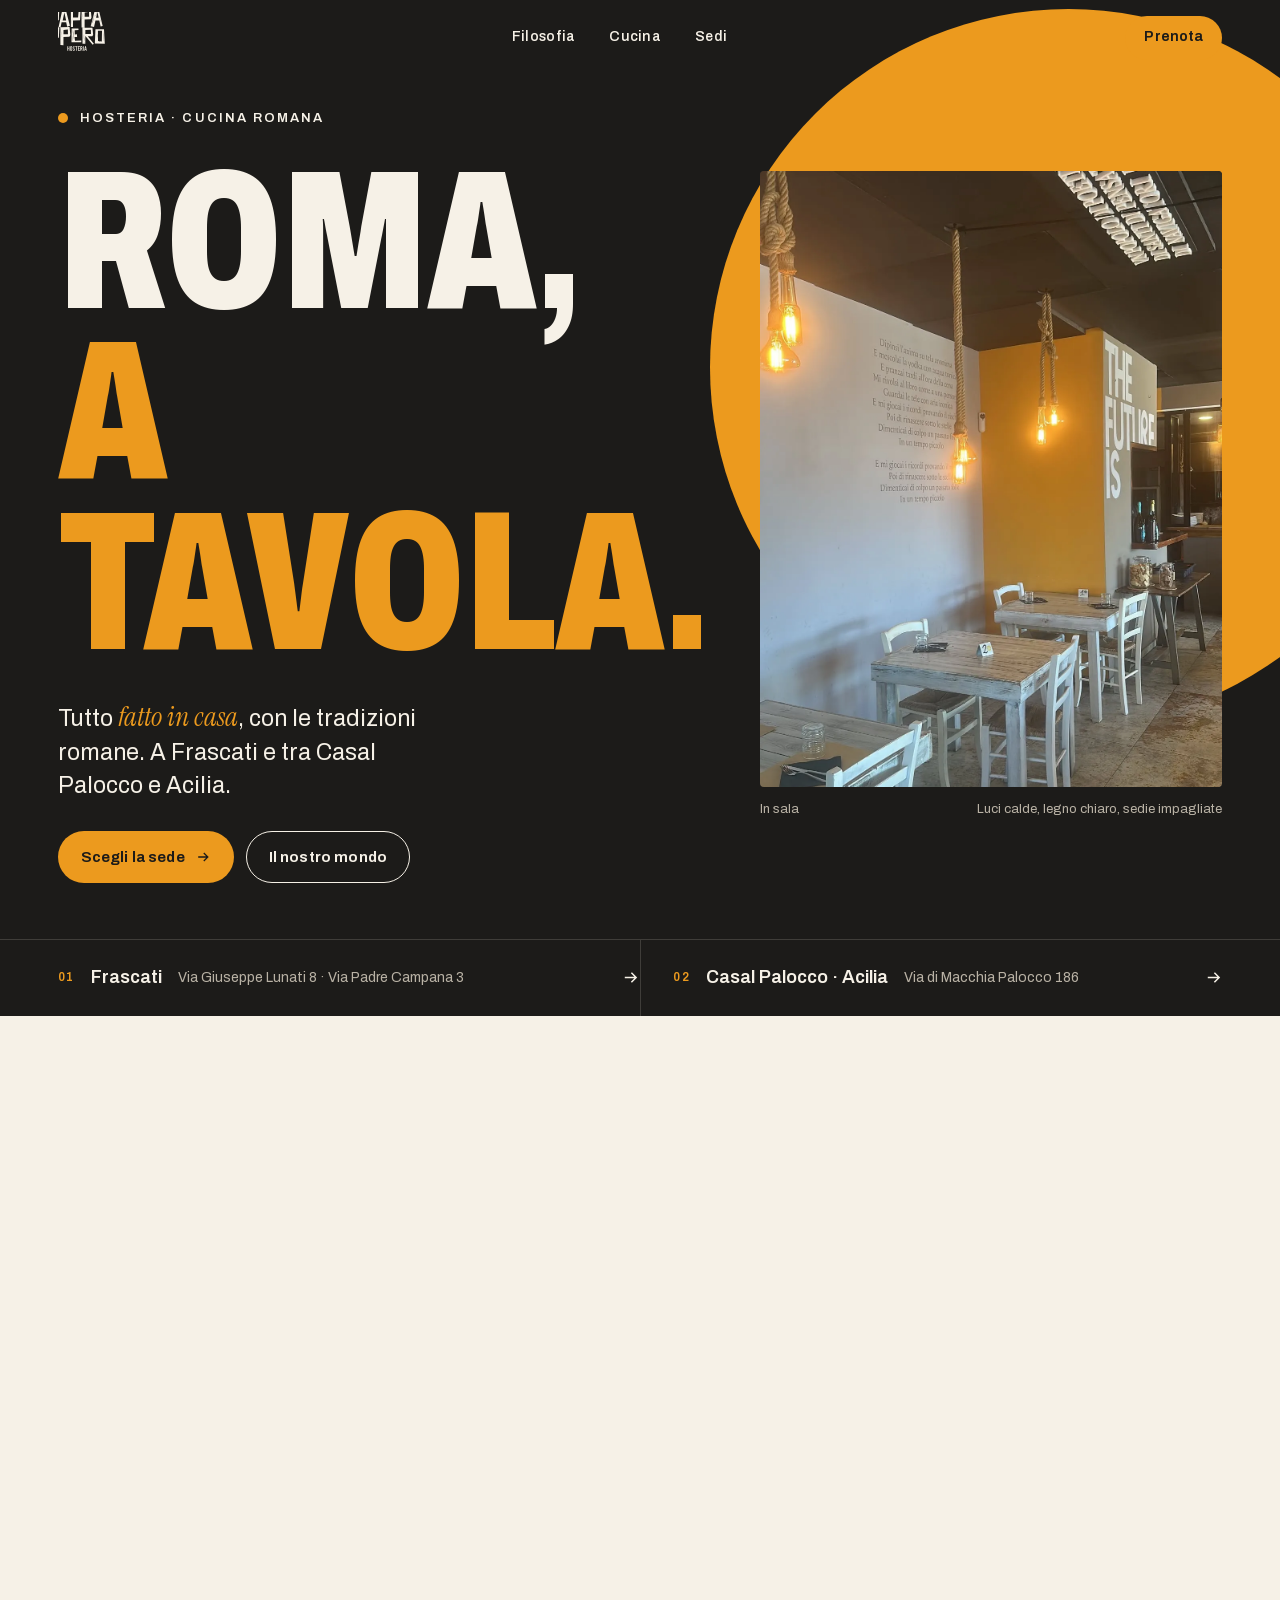
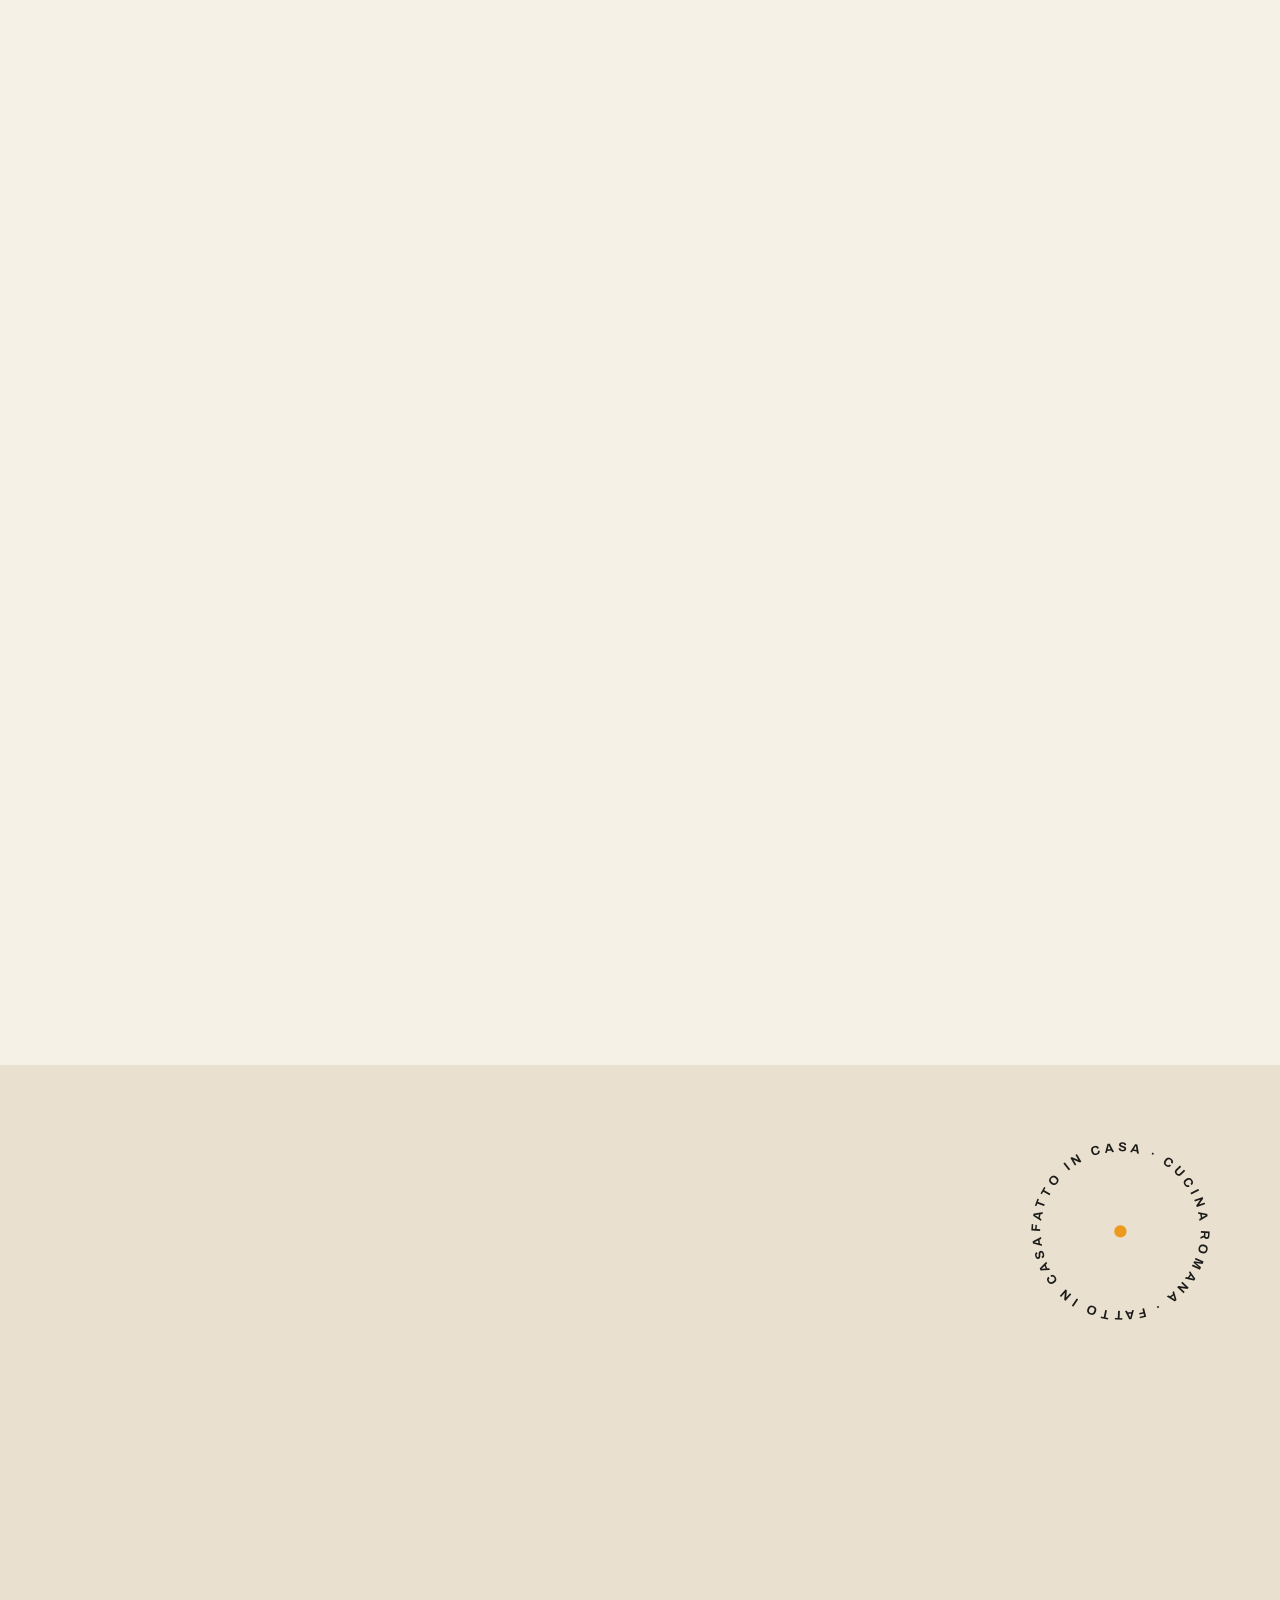
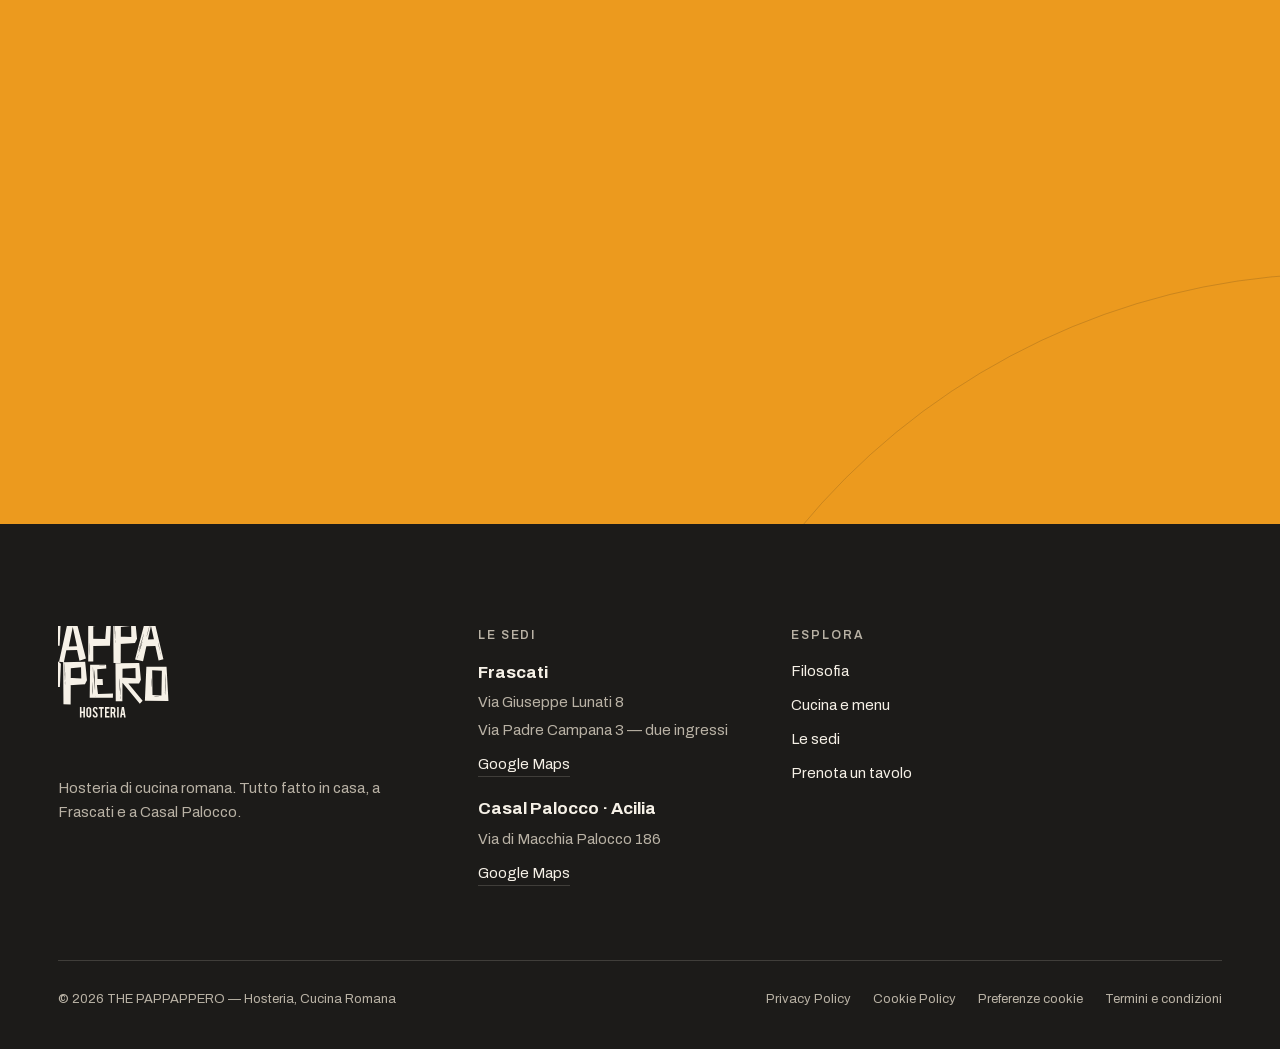
==== site/index.html @ d1b34fbe "Add files via upload" ====
<!doctype html>
<html lang="it">
<head>
<meta charset="utf-8">
<meta name="viewport" content="width=device-width, initial-scale=1, viewport-fit=cover">
<meta http-equiv="Content-Security-Policy" content="default-src 'self'; script-src 'self' https://www.googletagmanager.com; connect-src 'self' https://*.google-analytics.com https://*.analytics.google.com https://www.googletagmanager.com; img-src 'self' data: https://*.google-analytics.com https://www.googletagmanager.com; style-src 'self'; font-src 'self'; object-src 'none'; base-uri 'self'; form-action 'self'; manifest-src 'self'; upgrade-insecure-requests">
<meta name="referrer" content="strict-origin-when-cross-origin">
<title>THE PAPPAPPERO — Hosteria, cucina romana a Frascati e Casal Palocco</title>
<meta name="description" content="Cucina romana, tutto fatto in casa. THE PAPPAPPERO ti aspetta a Frascati e tra Casal Palocco e Acilia. Scegli la sede e prenota un tavolo su WhatsApp.">
<link rel="canonical" href="./">
<meta name="robots" content="index, follow, max-image-preview:large">
<meta name="theme-color" content="#1C1B19">
<meta property="og:type" content="website">
<meta property="og:locale" content="it_IT">
<meta property="og:site_name" content="THE PAPPAPPERO">
<meta property="og:title" content="THE PAPPAPPERO — Hosteria, cucina romana a Frascati e Casal Palocco">
<meta property="og:description" content="Cucina romana, tutto fatto in casa. THE PAPPAPPERO ti aspetta a Frascati e tra Casal Palocco e Acilia. Scegli la sede e prenota un tavolo su WhatsApp.">
<meta property="og:url" content="https://www.dominio-da-definire.it/">
<meta property="og:image" content="https://www.dominio-da-definire.it/assets/img/og-image.jpg">
<meta property="og:image:width" content="1200">
<meta property="og:image:height" content="630">
<meta property="og:image:alt" content="Logo THE PAPPAPPERO Hosteria e la sala del locale">
<meta name="twitter:card" content="summary_large_image">
<link rel="icon" href="./favicon.svg" type="image/svg+xml">
<link rel="icon" href="./assets/icons/icon-192.png" sizes="192x192" type="image/png">
<link rel="apple-touch-icon" href="./assets/icons/icon-180.png">
<link rel="manifest" href="./site.webmanifest">
<link rel="preload" href="./assets/fonts/archivo-latin.woff2" as="font" type="font/woff2" crossorigin>
<link rel="stylesheet" href="./assets/css/style.css">
<script src="./assets/js/config.js" defer></script>
<script src="./assets/js/main.js" defer></script>
</head>
<body data-root="./" data-ld="home">
<svg width="0" height="0" class="sr-only" aria-hidden="true" focusable="false"><symbol id="mark" viewBox="323 477 2047 1910"><path d="M1009.06 2306.07L1009.06 2374.49L984.7 2374.49L984.7 2213.02L1009.06 2213.02L1009.06 2281.57L1038.44 2281.57L1038.44 2213.02L1062.8 2213.02L1062.8 2374.49L1038.44 2374.49L1038.44 2306.07ZM1136.13 2249.1C1136.13 2245.23 1134.78 2241.95 1132.07 2239.24C1129.37 2236.54 1126.08 2235.18 1122.21 2235.18C1118.35 2235.18 1115.04 2236.54 1112.29 2239.24C1109.54 2241.95 1108.16 2245.23 1108.16 2249.1L1108.16 2337.51C1108.16 2341.37 1109.54 2344.66 1112.29 2347.36C1115.04 2350.07 1118.35 2351.43 1122.21 2351.43C1126.08 2351.43 1129.37 2350.07 1132.07 2347.36C1134.78 2344.66 1136.13 2341.37 1136.13 2337.51ZM1122.86 2210.95C1133.6 2210.95 1142.73 2214.73 1150.25 2222.29C1157.76 2229.86 1161.52 2238.96 1161.52 2249.62L1161.52 2337.76C1161.52 2348.51 1157.74 2357.63 1150.18 2365.15C1142.62 2372.67 1133.51 2376.42 1122.86 2376.42C1112.12 2376.42 1103.01 2372.65 1095.54 2365.09C1088.06 2357.52 1084.32 2348.42 1084.32 2337.76L1084.32 2249.62C1084.32 2238.88 1088.1 2229.75 1095.67 2222.23C1103.23 2214.71 1112.29 2210.95 1122.86 2210.95M1262.03 2334.28C1262.21 2345.54 1259.29 2355.16 1253.27 2363.15C1249.32 2368.57 1243.74 2372.39 1236.52 2374.62C1232.65 2375.83 1228.14 2376.42 1222.99 2376.42C1213.45 2376.42 1205.54 2374.06 1199.27 2369.34C1194.04 2365.47 1189.89 2360.21 1186.84 2353.55C1183.79 2346.89 1182 2339.27 1181.48 2330.67L1204.68 2329C1205.72 2338.41 1208.2 2345.24 1212.16 2349.46C1215.08 2352.66 1218.43 2354.17 1222.21 2354C1227.53 2353.83 1231.79 2351.21 1234.97 2346.14C1236.61 2343.64 1237.42 2340.07 1237.42 2335.43C1237.42 2328.72 1234.36 2322.05 1228.27 2315.44C1223.46 2310.88 1216.24 2304.04 1206.62 2294.92C1198.54 2287.1 1192.83 2280.09 1189.48 2273.9C1185.87 2266.93 1184.07 2259.37 1184.07 2251.2C1184.07 2236.49 1189 2225.35 1198.88 2217.79C1204.98 2213.23 1212.55 2210.95 1221.56 2210.95C1230.25 2210.95 1237.67 2212.89 1243.87 2216.76C1248.67 2219.76 1252.56 2223.97 1255.53 2229.38C1258.49 2234.79 1260.28 2241.02 1260.87 2248.07L1237.55 2252.32C1236.86 2245.71 1234.97 2240.56 1231.88 2236.86C1229.65 2234.2 1226.42 2232.86 1222.21 2232.86C1217.74 2232.86 1214.36 2234.84 1212.03 2238.79C1210.14 2241.97 1209.2 2245.92 1209.2 2250.64C1209.2 2258.03 1212.37 2265.55 1218.73 2273.2C1221.13 2276.12 1224.74 2279.56 1229.56 2283.51C1235.23 2288.23 1238.97 2291.54 1240.78 2293.44C1246.79 2299.45 1251.42 2305.38 1254.69 2311.22C1256.24 2313.96 1257.48 2316.51 1258.42 2318.82C1260.75 2324.58 1261.95 2329.74 1262.03 2334.28M1304.69 2237.5L1278.78 2237.5L1278.78 2213.02L1354.81 2213.02L1354.81 2237.5L1329.04 2237.5L1329.04 2374.49L1304.69 2374.49ZM1374.4 2374.49L1374.4 2212.89L1443.74 2212.89L1443.74 2237.37L1398.76 2237.37L1398.76 2281.45L1431.62 2281.45L1431.62 2305.94L1398.76 2305.94L1398.76 2350L1443.74 2350L1443.74 2374.49ZM1513.45 2251.94C1513.45 2242.57 1508.82 2237.89 1499.54 2237.89L1484.85 2237.89L1484.85 2289.57L1499.54 2289.57C1503.4 2289.57 1506.7 2288.19 1509.4 2285.44C1512.11 2282.7 1513.45 2279.39 1513.45 2275.52ZM1498.9 2213.02C1512.47 2213.02 1522.44 2216.76 1528.8 2224.22C1534.38 2230.76 1537.17 2239.87 1537.17 2251.55L1537.17 2275C1537.17 2286.43 1532.84 2296.1 1524.15 2304L1542.2 2374.49L1515.86 2374.49L1501.09 2313.66L1498.9 2313.66L1484.85 2313.66L1484.85 2374.49L1460.49 2374.49L1460.49 2213.02ZM1587.43 2374.49L1563.07 2374.49L1563.07 2213.02L1587.43 2213.02ZM1651.86 2250.01L1642.84 2313.66L1660.88 2313.66ZM1639.07 2337.38L1633.15 2374.49L1607.78 2374.49L1635.24 2213.02L1668.75 2213.02L1695.81 2374.49L1670.2 2374.49L1664.5 2337.38ZM618.51 883.71L611.86 883C529.03 887.75 467.08 892.04 426.02 895.84C447.72 896.32 484.82 894.65 537.31 890.85L582.46 887.28ZM411.68 956.5L411.68 1153.82L597.51 1156.32L615.01 942.94ZM349.73 1218.4L348.68 1225.18C347.28 1309.87 346.93 1373.26 347.64 1415.36C349.73 1393.24 350.78 1355.42 350.78 1301.89L350.78 1255.51ZM638.81 857.31L686.4 896.55L670.66 1259.07L411.68 1263.71L411.68 1504.56L332.93 1504.56L332.93 881.92ZM939.44 1268.71L873.99 970.77L813.44 1270.49ZM773.89 1331.51L736.1 1518.12L661.21 1509.91L798.05 882.28L929.64 881.21L1078.72 1457.47L977.58 1494.21L941.19 1327.23ZM1399.3 883.71L1392.65 883C1309.82 887.75 1247.88 892.04 1206.81 895.84C1228.51 896.32 1265.61 894.65 1318.1 890.85L1363.25 887.28ZM1192.47 956.5L1192.47 1153.82L1378.31 1156.32L1395.8 942.94ZM1130.52 1218.4L1129.47 1225.18C1128.07 1309.87 1127.72 1373.26 1128.43 1415.36C1130.52 1393.24 1131.57 1355.42 1131.57 1301.89L1131.57 1255.51ZM1419.6 857.31L1467.2 896.55L1451.45 1259.07L1192.47 1263.71L1192.47 1504.56L1113.72 1504.56L1113.72 881.92ZM1531.59 1224.82C1533.45 1197.47 1533.34 1178.79 1531.24 1168.8C1529.37 1189.02 1529.49 1207.69 1531.59 1224.82M1530.19 1158.46L1531.59 1153.82C1533.22 1094.82 1533.57 1050.7 1532.64 1021.44C1530.31 1036.9 1529.02 1063.18 1528.79 1100.3L1528.79 1133.12ZM1522.84 1083.52C1522.84 1028.58 1522.49 982.9 1521.79 946.51L1521.79 888.35L1520.39 888.35C1518.52 912.38 1517.59 935.57 1517.59 957.92L1517.59 972.2C1517.59 988.85 1518.12 1011.57 1519.16 1040.35C1520.22 1069.13 1521.44 1083.52 1522.84 1083.52M1506.74 1526.68L1502.19 871.58L1843.76 864.44L1871.76 1153.1L1840.62 1216.97L1600.18 1231.6L1580.24 1115.28L1783.22 1126.7L1779.72 952.57L1621.18 967.91L1618.39 1528.47ZM2230.48 1348.99C2230.95 1358.51 2235.03 1375.76 2242.73 1400.73C2240.86 1384.31 2236.78 1367.07 2230.48 1348.99M2224.18 1314.74L2216.83 1284.41C2208.19 1249.92 2201.08 1225.78 2195.48 1211.98C2201.31 1239.33 2211.81 1280.25 2226.98 1334.72L2229.08 1339ZM2134.24 1160.95L2088.04 952.22L2040.8 1163.45ZM2050.24 1019.29C2051.64 1013.59 2052.7 1009.19 2053.4 1006.09C2058.52 985.16 2063.08 963.4 2067.05 940.8L2065.99 940.44L2052.7 994.68C2043.6 1028.22 2032.75 1070.45 2020.15 1121.34C2021.31 1121.83 2025.63 1108.86 2033.1 1082.45C2040.56 1056.05 2046.27 1035 2050.24 1019.29M1897.3 1377.18L1900.81 1371.11C1927.87 1291.19 1947.12 1230.89 1958.55 1190.21C1948.98 1210.43 1936.16 1246 1920.06 1296.9L1906.41 1341.14ZM1946.3 1190.57C1948.87 1182.25 1950.85 1175.82 1952.25 1171.3C1961.81 1140.62 1970.57 1108.5 1978.5 1074.96L1976.75 1074.25L1951.9 1154.17C1935.81 1203.65 1916.09 1265.98 1892.76 1341.14C1894.62 1341.62 1902.21 1322.41 1915.5 1283.52C1928.8 1244.62 1939.07 1213.64 1946.3 1190.57M1871.06 1468.17C1884.82 1431.53 1892.52 1406.08 1894.16 1391.81C1883.19 1418.45 1875.49 1443.9 1871.06 1468.17M2017 1269.78L1965.2 1501.7L1841.31 1475.66L1987.6 913.68L2144.74 895.49L2281.58 1470.31L2206.68 1489.22L2156.99 1264.07ZM621.92 1527.12L615.28 1526.41C532.45 1531.17 470.51 1535.45 429.45 1539.26C451.14 1539.74 488.24 1538.07 540.73 1534.26L585.89 1530.7ZM415.1 1599.92L415.1 1797.23L600.93 1799.73L618.44 1586.36ZM353.15 1861.82L352.11 1868.59C350.7 1953.29 350.35 2016.67 351.05 2058.78C353.15 2036.66 354.2 1998.83 354.2 1945.31L354.2 1898.93ZM642.24 1500.72L689.84 1539.97L674.09 1902.49L415.1 1907.13L415.1 2147.98L336.36 2147.98L336.36 1525.34ZM754.22 1868.24C756.09 1840.89 755.98 1822.21 753.87 1812.22C752.01 1832.44 752.13 1851.11 754.22 1868.24M752.82 1801.87L754.22 1797.23C755.86 1738.24 756.21 1694.12 755.28 1664.85C752.94 1680.32 751.66 1706.6 751.43 1743.71L751.43 1776.54ZM745.47 1726.94C745.47 1671.99 745.12 1626.32 744.43 1589.93L744.43 1531.76L743.03 1531.76C741.15 1555.79 740.23 1578.98 740.23 1601.34L740.23 1615.62C740.23 1632.27 740.74 1654.99 741.8 1683.77C742.85 1712.55 744.08 1726.94 745.47 1726.94M729.37 2170.1L724.83 1515L1066.4 1507.86L1094.4 1796.52L1063.25 1860.39L822.81 1875.02L802.88 1758.7L1005.86 1770.12L1002.36 1595.99L843.82 1611.33L841.02 2171.89ZM1288.64 1567.09C1301.93 1569.23 1331.34 1569.23 1376.83 1567.09C1363.54 1565.43 1329.58 1564.71 1274.99 1564.95C1281.98 1566.14 1286.53 1566.85 1288.64 1567.09M1224.59 2035.58L1223.54 2035.58L1224.59 2052.71L1225.64 2052.71ZM1217.59 1743.71C1211.53 1675.92 1207.1 1639.05 1204.29 1633.1C1209.42 1803.18 1214.68 1910.22 1220.04 1954.23C1220.51 1866.22 1219.69 1796.04 1217.59 1743.71M1194.5 1776.89C1194.02 1690.07 1191.11 1625.37 1185.75 1582.79C1187.61 1682.46 1190.53 1747.16 1194.5 1776.89M1180.49 1999.9C1183.06 1973.26 1180.61 1913.08 1173.14 1819.36C1171.75 1859.32 1173.26 1928.31 1177.7 2026.31C1179.1 2012.75 1180.03 2003.95 1180.49 1999.9M1391.52 1556.39L1394.68 1614.19L1254.35 1626.68L1259.24 1777.61L1337.63 1775.11L1342.89 1868.95L1248.39 1868.95L1265.9 2008.82L1498.62 2002.04L1496.88 2067.34L1136.4 2068.05L1143.4 1556.39ZM1675.7 1772.06L1958.83 2115.67L1915.08 2160.98L1623.55 1806.67ZM1610.96 2096.76C1613.28 2070.36 1613.05 2052.4 1610.26 2042.88C1607.69 2062.39 1607.92 2080.35 1610.96 2096.76M1608.85 2032.89L1610.61 2028.25C1612.93 1971.4 1613.52 1928.83 1612.35 1900.51C1609.08 1915.5 1607.34 1940.96 1607.11 1976.87L1607.11 2008.27ZM1598.71 1960.46C1598.71 1907.41 1598.23 1863.41 1597.3 1828.44L1597.3 1772.06L1595.56 1772.06C1593.22 1795.38 1592.05 1817.74 1592.05 1839.14L1592.05 1853.06C1592.05 1869.24 1592.7 1891.18 1593.98 1918.89C1595.26 1946.61 1596.83 1960.46 1598.71 1960.46M1541.3 2122.1L1537.12 1533L1906.33 1528.72L1932.22 1788.47L1903.53 1845.92L1704.05 1844.85L1609.2 1752.08L1850.68 1764.57L1847.18 1607.93L1646.99 1619.7L1644.2 2123.88ZM2319.53 1874.74C2319.29 1868.31 2319.05 1863.48 2318.81 1860.26C2318.08 1837.48 2316.01 1780.16 2312.61 1688.28L2310.8 1789.68L2313.34 1848.74C2314.07 1885.89 2315.65 1932.32 2318.08 1988.04C2320.02 1987.79 2320.99 1973.12 2320.99 1944.02C2320.99 1914.92 2320.5 1891.83 2319.53 1874.74M2308.97 2027.03C2309.94 1999.3 2308.84 1980.48 2305.69 1970.57C2304.23 1990.88 2305.33 2009.7 2308.97 2027.03M2138.47 2050.44L2142.84 2051.92C2182.42 2055.39 2217.04 2057.37 2246.67 2057.86C2231.37 2055.14 2214.61 2053.03 2196.4 2051.55L2164.34 2050.06ZM2111.88 2023.69L2250.67 2034.09L2257.6 1647.05L2107.51 1640.74ZM2095.49 1899.63L2097.3 1894.43C2096.81 1834.51 2095.36 1789.81 2092.93 1760.34C2090.49 1775.94 2089.89 1802.56 2091.11 1840.2L2092.93 1873.63ZM1993.84 2114.7L2016.79 1587.25L2330.1 1586.88L2359.98 2117.29ZM622.36 537.92L554.91 535.3C551.72 535.3 541.19 552.75 523.33 587.64C505.47 622.54 490 656.34 476.93 689.04C463.85 721.74 457.32 745.32 457.32 759.77C457.32 774.23 462.34 781.46 472.38 781.46C482.43 781.46 495.11 771.97 510.42 752.98C512.01 751.23 513.61 750.36 515.2 750.36C516.79 750.36 517.6 751.67 517.6 754.3C517.6 756.93 515.44 761.75 511.14 768.76C506.83 775.76 501.16 783.28 494.15 791.31C487.14 799.35 478.04 806.5 466.89 812.78C455.72 819.05 444.23 822.19 432.44 822.19C414.9 822.19 406.13 811.1 406.13 788.9C406.13 761.46 421.28 714.73 451.58 648.75C473.26 602.31 493.19 563.77 511.37 533.11L505.15 533.11L455.88 532.24C428.45 532.24 404.53 535.45 384.12 541.87C372.96 545.37 364.1 550.56 357.57 557.42C351.03 564.28 347.76 572.53 347.76 582.16L351.59 600.56C351.59 603.48 349.99 604.94 346.8 604.94C342.66 604.94 339.31 601.22 336.76 593.77C334.21 586.32 332.93 579.83 332.93 574.28C332.93 560.56 336.44 548.88 343.46 539.24C350.47 529.61 360.04 522.31 372.16 517.34C395.13 508 420.48 503.33 448.23 503.33C475.97 503.33 507.39 504.86 542.47 507.92C577.55 510.99 609.45 512.52 638.15 512.52C666.86 512.52 685.51 508.44 694.12 500.26C695.08 502.3 695.56 504.36 695.56 506.39C695.56 516.03 688.86 523.7 675.47 529.38C662.07 535.08 644.37 537.92 622.36 537.92M739.09 497.63C727.92 497.63 713.33 513.84 695.31 546.25C677.29 578.66 659.67 615.89 642.45 657.94C686.14 610.93 715.96 572.39 731.91 542.31C740.84 523.91 745.3 511.87 745.3 506.17C745.3 500.48 743.22 497.63 739.09 497.63M796.97 724.52C757.74 784.96 724.57 815.18 697.46 815.18C678.64 815.18 669.24 805.26 669.24 785.4C669.24 762.33 679.28 729.48 699.38 686.85C703.84 676.05 706.08 668.6 706.08 664.51C706.08 658.67 703.2 655.75 697.46 655.75C693.64 655.75 687.18 657.79 678.09 661.88C669 665.98 660.31 671.96 652.02 679.84C643.72 687.73 636.78 696.85 631.21 707.21C625.62 717.59 621.16 726.56 617.81 734.15C614.46 741.75 611.04 751.01 607.52 761.97C604.01 772.92 600.9 781.82 598.19 788.68C595.48 795.54 592.7 803.51 589.83 812.55L543.42 812.55C552.03 792.41 564.39 760.21 580.5 715.98C596.59 671.74 610.4 636.99 621.88 611.73C633.36 586.48 644.6 565.16 655.61 547.78C666.61 530.41 679.21 515.88 693.4 504.2C707.59 492.53 722.58 486.68 738.37 486.68C754.15 486.68 762.05 493.55 762.05 507.27C762.05 516.9 757.74 529.61 749.13 545.37C730.63 578.66 699.69 617.21 656.33 661C673.55 649.62 687.18 642.17 697.22 638.67C707.27 635.17 716.92 633.42 726.17 633.42C744.35 633.42 753.44 640.71 753.44 655.31C753.44 661.16 752.32 666.56 750.09 671.52C747.85 676.49 745.38 682.18 742.67 688.6C739.96 695.03 737.72 700.28 735.97 704.37C734.22 708.46 731.91 714 729.04 721.01C726.17 728.02 723.94 734.01 722.34 738.97C718.19 751.23 716.12 761.02 716.12 768.31C716.12 775.62 718.83 779.26 724.26 779.26C743.39 779.26 767.31 753.86 796.02 703.06C796.97 701.01 798.16 699.99 799.6 699.99C801.04 699.99 801.76 702.69 801.76 708.09C801.76 713.5 800.15 718.97 796.97 724.52M920.39 664.07C920.39 655.61 915.92 651.37 907 651.37C894.56 651.37 880.68 658.38 865.38 672.4C850.07 686.41 842.42 697.8 842.42 706.56C842.42 712.4 848.47 715.32 860.59 715.32C872.71 715.32 885.39 709.92 898.63 699.11C911.85 688.31 919.11 676.63 920.39 664.07M971.1 698.67C973.02 698.67 973.98 701.52 973.98 707.21C973.98 712.91 971.41 719.7 966.32 727.58C961.21 735.47 956.19 742.91 951.25 749.92C946.3 756.93 939.68 765.11 931.4 774.45C923.1 783.8 914.97 791.24 907 796.79C886.91 810.22 866.73 816.94 846.48 816.94C826.22 816.94 809.88 812.19 797.45 802.7C785 793.21 778.79 778.68 778.79 759.12C778.79 729.34 790.75 701.74 814.67 676.33C838.58 650.93 866.49 638.23 898.39 638.23C912.74 638.23 924.22 641.66 932.83 648.52C941.44 655.38 945.75 663.63 945.75 673.27C945.75 689.63 937.29 702.77 920.39 712.69C903.49 722.62 883.56 727.58 860.59 727.58C847.2 727.58 837.31 725.98 830.94 722.77C824.87 737.65 821.84 750.8 821.84 762.18C821.84 786.71 833.16 798.98 855.81 798.98C869.2 798.98 882.99 794.24 897.19 784.74C911.38 775.25 923.5 764.59 933.55 752.77C943.59 740.94 955 723.93 967.75 701.74C969.03 699.7 970.15 698.67 971.1 698.67"></path></symbol></svg>
<a class="skip" href="#contenuto">Vai al contenuto</a>
<p class="draft-flag">Modalità bozza · dati mancanti evidenziati</p>
<header class="hdr">
  <div class="wrap hdr__in">
    <a class="hdr__logo" href="./" aria-label="THE PAPPAPPERO — Home"><svg viewBox="323 477 2047 1910" role="img" aria-label="THE PAPPAPPERO Hosteria"><use href="#mark" fill="currentColor"></use></svg></a>
    <nav class="nav" aria-label="Principale">
      <a href="#manifesto">Filosofia</a>
      <a href="#cucina">Cucina</a>
      <a href="#sedi">Sedi</a>
    </nav>
    <div class="hdr__act">
      <button class="btn btn--primary btn--sm hdr__book" type="button" data-book>Prenota</button>
      <button class="burger" type="button" aria-label="Apri il menu" aria-expanded="false" aria-controls="menu" data-menu-toggle><span></span></button>
    </div>
  </div>
</header>
<div class="menu" id="menu" aria-label="Menu">
  <nav class="menu__main" aria-label="Menu mobile">
    <a href="./">Home</a>
    <a href="#manifesto">Filosofia</a>
    <a href="#cucina">Cucina</a>
    <a href="#sedi">Sedi</a>
  </nav>
  <div class="menu__sedi">
    <p class="label">Le sedi</p>
    <a href="./frascati/"><span>01</span><span>Frascati</span><span class="ico"><svg viewBox="0 0 20 20" aria-hidden="true"><path d="M4 10h11M11 5l5 5-5 5" fill="none" stroke="currentColor" stroke-width="1.6"/></svg></span></a>
    <a href="./casal-palocco-acilia/"><span>02</span><span>Casal Palocco · Acilia</span><span class="ico"><svg viewBox="0 0 20 20" aria-hidden="true"><path d="M4 10h11M11 5l5 5-5 5" fill="none" stroke="currentColor" stroke-width="1.6"/></svg></span></a>
  </div>
  <button class="btn btn--primary btn--wide" type="button" data-book><span>Prenota un tavolo</span><span class="ico"><svg viewBox="0 0 20 20" aria-hidden="true"><path d="M4 10h11M11 5l5 5-5 5" fill="none" stroke="currentColor" stroke-width="1.6"/></svg></span></button>
</div>
<main id="contenuto">

<section class="hero dark" aria-labelledby="hero-title">
  <div class="wrap hero__grid">
    <div class="hero__copy">
      <p class="eyebrow">Hosteria · Cucina romana</p>
      <h1 id="hero-title" class="display hero__title"><span class="sr-only">THE PAPPAPPERO — </span><span>Roma,</span><span class="o">a tavola.</span></h1>
      <p class="hero__sub">Tutto <em>fatto in casa</em>, con le tradizioni romane. A Frascati e tra Casal Palocco e Acilia.</p>
      <div class="hero__cta">
        <a class="btn btn--primary" href="#sedi"><span>Scegli la sede</span><span class="ico"><svg viewBox="0 0 20 20" aria-hidden="true"><path d="M4 10h11M11 5l5 5-5 5" fill="none" stroke="currentColor" stroke-width="1.6"/></svg></span></a>
        <a class="btn btn--line on-dark" href="#manifesto"><span>Il nostro mondo</span></a>
      </div>
    </div>
    <div class="hero__media" data-drift>
      <div class="hero__disc" aria-hidden="true"></div>
      <figure class="hero__photo">
        <img src="./assets/img/sala-1152.webp" width="1152" height="2048" alt="La sala di THE PAPPAPPERO: tavoli in legno chiaro, sedie impagliate, lampadine calde appese a corde e una parete color ocra" fetchpriority="high" decoding="async">
      </figure>
      <p class="hero__cap"><span>In sala</span><span>Luci calde, legno chiaro, sedie impagliate</span></p>
    </div>
  </div>
  <nav class="hero__strip" aria-label="Vai alla sede">
    <div class="wrap">
      <a href="frascati/"><span class="n">01</span><span>Frascati</span><span class="a">Via Giuseppe Lunati 8 · Via Padre Campana 3</span><span class="ico"><svg viewBox="0 0 20 20" aria-hidden="true"><path d="M4 10h11M11 5l5 5-5 5" fill="none" stroke="currentColor" stroke-width="1.6"/></svg></span></a>
      <a href="casal-palocco-acilia/"><span class="n">02</span><span>Casal Palocco · Acilia</span><span class="a">Via di Macchia Palocco 186</span><span class="ico"><svg viewBox="0 0 20 20" aria-hidden="true"><path d="M4 10h11M11 5l5 5-5 5" fill="none" stroke="currentColor" stroke-width="1.6"/></svg></span></a>
    </div>
  </nav>
</section>

<section class="manifesto" id="manifesto" aria-labelledby="manifesto-title">
  <div class="wrap">
    <div class="manifesto__head" data-reveal>
      <p class="eyebrow">Manifesto</p>
      <h2 id="manifesto-title" class="manifesto__quote">Tutto fatto in casa. Si respira <span class="hl">l’aria di casa</span>, con le tradizioni romane.</h2>
    </div>
    <div class="principles">
      <article class="principle" data-reveal>
        <p class="principle__n">01</p>
        <h3 class="principle__t">Fatto in casa</h3>
        <p class="principle__d">Quello che arriva in tavola nasce nella nostra cucina. Senza scorciatoie.</p>
      </article>
      <article class="principle" data-reveal>
        <p class="principle__n">02</p>
        <h3 class="principle__t">Romana, davvero</h3>
        <p class="principle__d">Le ricette sono quelle di Roma, quelle che si tramandano. Le riconosci al primo assaggio.</p>
      </article>
      <article class="principle" data-reveal>
        <p class="principle__n">03</p>
        <h3 class="principle__t">Senza formalità</h3>
        <p class="principle__d">Una tavola apparecchiata, le persone giuste, il tempo che serve. Il resto non conta.</p>
      </article>
    </div>
  </div>
</section>

<section class="casa" aria-label="Il locale">
  <div class="wrap casa__grid">
    <figure class="casa__fig casa__fig--a" data-reveal>
      <img src="./assets/img/insegna-1000.webp" width="1000" height="1000" alt="L’insegna circolare arancione di THE PAPPAPPERO Hosteria su una parete scura" loading="lazy" decoding="async">
    </figure>
    <figure class="casa__fig casa__fig--b" data-reveal>
      <img src="./assets/img/dettaglio-p-1152.webp" width="1152" height="1440" alt="Un cesto in vimini e cuoio appoggiato su una grande lettera P rossa: un dettaglio d’arredo del locale" loading="lazy" decoding="async">
    </figure>
    <div class="casa__note" data-reveal>
      <p>Ti siedi, e smetti di guardare l’orologio.</p>
      <p>Pareti scure, il nostro arancione, le luci basse. Il resto lo fa la cucina.</p>
    </div>
  </div>
</section>

<section class="cucina" id="cucina" aria-labelledby="cucina-title">
  <div class="wrap">
    <div class="stamp" aria-hidden="true">
      <svg viewBox="0 0 200 200"><defs><path id="ring" d="M100,100 m-78,0 a78,78 0 1,1 156,0 a78,78 0 1,1 -156,0"/></defs><circle cx="100" cy="100" r="6" fill="#EC9A1E"/><text><textPath href="#ring">Fatto in casa · Cucina romana · Fatto in casa · Cucina romana ·</textPath></text></svg>
    </div>
    <div class="cucina__grid">
      <div data-reveal>
        <p class="eyebrow">La cucina</p>
        <h2 id="cucina-title" class="display cucina__title">Le cose buone richiedono tempo. <span class="serif">E si fanno in casa.</span></h2>
      </div>
      <div class="cucina__body" data-reveal>
        <p class="lead">Ricette romane, preparate in casa. Niente effetti speciali: il sapore che ti aspetti, e tutto il tempo che serve per arrivarci.</p>
        <div class="menu-card">
          <h3>Il menu</h3>
          <p>Il menu completo arriverà presto su queste pagine, sede per sede. Per sapere cosa c’è in tavola oggi, scrivici: è il modo più rapido.</p>
          <div class="row">
            <button class="btn btn--dark" type="button" data-book><span>Prenota un tavolo</span><span class="ico"><svg viewBox="0 0 20 20" aria-hidden="true"><path d="M4 10h11M11 5l5 5-5 5" fill="none" stroke="currentColor" stroke-width="1.6"/></svg></span></button>
            <a class="btn btn--line" href="#sedi"><span>Le sedi</span></a>
          </div>
        </div>
      </div>
    </div>
  </div>
</section>

<section class="sedi dark" id="sedi" aria-labelledby="sedi-title">
  <div class="wrap">
    <div class="sedi__head" data-reveal>
      <div>
        <p class="eyebrow">Le sedi</p>
        <h2 id="sedi-title" class="display sedi__title">Scegli la tua tavola.</h2>
      </div>
      <p class="sedi__intro">Frascati, ai Castelli Romani. Casal Palocco, tra Roma e il mare. Stessa cucina, stessa aria di casa.</p>
    </div>
    <div class="sedi__grid" data-sedi-cards>
      <article class="sede"><p class="sede__num">01</p><h3 class="sede__name"><a href="frascati/">Frascati</a></h3><ul class="addr"><li><span class="addr__street">Via Giuseppe Lunati 8</span><span class="addr__city">00044 Frascati (RM)</span></li><li><span class="addr__street">Via Padre Campana 3</span><span class="addr__city">00044 Frascati (RM)</span><span class="addr__note">Due ingressi</span></li></ul><a class="sede__more link" href="frascati/">Scopri la sede</a></article>
      <article class="sede"><p class="sede__num">02</p><h3 class="sede__name"><a href="casal-palocco-acilia/">Casal Palocco · Acilia</a></h3><ul class="addr"><li><span class="addr__street">Via di Macchia Palocco 186</span><span class="addr__city">00124 Roma (RM)</span></li></ul><a class="sede__more link" href="casal-palocco-acilia/">Scopri la sede</a></article>
    </div>
  </div>
</section>

<section class="finale" aria-labelledby="finale-title">
  <div class="finale__ring" aria-hidden="true"></div>
  <div class="wrap finale__grid">
    <h2 id="finale-title" class="display finale__title" data-reveal>Il tavolo è apparecchiato.</h2>
    <div class="finale__side" data-reveal>
      <p>Scegli la sede e mandaci una richiesta su WhatsApp. Il tavolo te lo confermiamo noi.</p>
      <div class="row">
        <button class="btn btn--dark" type="button" data-book="frascati"><span>Prenota a Frascati</span><span class="ico"><svg viewBox="0 0 20 20" aria-hidden="true"><path d="M4 10h11M11 5l5 5-5 5" fill="none" stroke="currentColor" stroke-width="1.6"/></svg></span></button>
        <button class="btn btn--line" type="button" data-book="casal-palocco-acilia"><span>Prenota a Casal Palocco</span><span class="ico"><svg viewBox="0 0 20 20" aria-hidden="true"><path d="M4 10h11M11 5l5 5-5 5" fill="none" stroke="currentColor" stroke-width="1.6"/></svg></span></button>
      </div>
    </div>
  </div>
</section>

</main>
<footer class="ftr">
  <div class="wrap">
    <div class="ftr__top">
      <div class="ftr__brand">
        <a href="./" aria-label="THE PAPPAPPERO — Home"><svg viewBox="323 477 2047 1910" role="img" aria-label="THE PAPPAPPERO Hosteria"><use href="#mark" fill="currentColor"></use></svg></a>
        <p>Hosteria di cucina romana. Tutto fatto in casa, a Frascati e a Casal Palocco.</p>
      </div>
      <div class="ftr__cols">
        <div class="ftr__col">
          <h2>Le sedi</h2>
          <div data-footer-sedi>
            <div class="fsede"><a class="fsede__name" href="./frascati/">Frascati</a><p>Via Giuseppe Lunati 8</p><p>Via Padre Campana 3</p></div>
            <div class="fsede"><a class="fsede__name" href="./casal-palocco-acilia/">Casal Palocco · Acilia</a><p>Via di Macchia Palocco 186</p></div>
          </div>
        </div>
        <div class="ftr__col">
          <h2>Esplora</h2>
          <ul>
            <li><a href="#manifesto">Filosofia</a></li>
            <li><a href="#cucina">Cucina e menu</a></li>
            <li><a href="#sedi">Le sedi</a></li>
            <li><a href="#" data-book>Prenota un tavolo</a></li>
          </ul>
        </div>
        <div class="ftr__col" data-footer-social-wrap>
          <h2>Seguici</h2>
          <div class="ftr__social" data-footer-social></div>
        </div>
      </div>
    </div>
    <div class="ftr__bottom">
      <div>
        <p>© <span data-year>2026</span> THE PAPPAPPERO — Hosteria, Cucina Romana</p>
        <p data-owner-line></p>
      </div>
      <nav class="ftr__legal" aria-label="Informazioni legali">
        <a href="./privacy/">Privacy Policy</a>
        <a href="./cookie/">Cookie Policy</a>
        <button type="button" data-consent-open>Preferenze cookie</button>
        <a href="./termini/">Termini e condizioni</a>
      </nav>
    </div>
  </div>
</footer>
<div class="thumbbar">
  <a class="btn btn--line" href="#sedi">Le sedi</a>
  <button class="btn btn--primary" type="button" data-book><span>Prenota</span><span class="ico"><svg viewBox="0 0 20 20" aria-hidden="true"><path d="M4 10h11M11 5l5 5-5 5" fill="none" stroke="currentColor" stroke-width="1.6"/></svg></span></button>
</div>
</body>
</html>
---- site/assets/css/style.css ----
/* THE PAPPAPPERO — foglio di stile unico. Nessun framework. */

@font-face { font-family: 'Archivo'; src: url('../fonts/archivo-latin.woff2') format('woff2'); font-weight: 400 900; font-stretch: 62% 125%; font-display: swap; unicode-range: U+0000-00FF, U+0131, U+0152-0153, U+02BB-02BC, U+02C6, U+02DA, U+02DC, U+0304, U+0308, U+0329, U+2000-206F, U+20AC, U+2122, U+2191, U+2193, U+2212, U+2215, U+FEFF, U+FFFD; }
@font-face { font-family: 'Archivo'; src: url('../fonts/archivo-latin-ext.woff2') format('woff2'); font-weight: 400 900; font-stretch: 62% 125%; font-display: swap; unicode-range: U+0100-02BA, U+02BD-02C5, U+02C7-02CC, U+02CE-02D7, U+02DD-02FF, U+1E00-1E9F, U+1EF2-1EFF, U+2020, U+20A0-20AB, U+20AD-20C4, U+2113, U+2C60-2C7F, U+A720-A7FF; }
@font-face { font-family: 'Instrument Serif'; src: url('../fonts/instrument-serif-italic-latin.woff2') format('woff2'); font-style: italic; font-weight: 400; font-display: swap; }
@font-face { font-family: 'Instrument Serif'; src: url('../fonts/instrument-serif-latin.woff2') format('woff2'); font-style: normal; font-weight: 400; font-display: swap; }

:root {
  --carbone: #1C1B19;
  --antracite: #2A2B2C;
  --antracite-2: #36373A;
  --arancio: #EC9A1E;
  --arancio-hi: #F4AC3A;
  --avorio: #F6F1E7;
  --sabbia: #E9E0CF;
  --pietra: #BFB29C;
  --ink: #1C1B19;
  --ink-2: #57524A;
  --on-dark: #F6F1E7;
  --on-dark-2: #B9B2A5;
  --rule-light: rgba(28, 27, 25, .14);
  --rule-dark: rgba(246, 241, 231, .16);

  --f-display: 'Archivo', 'Arial Narrow', sans-serif-condensed, sans-serif;
  --f-text: 'Archivo', system-ui, -apple-system, 'Segoe UI', sans-serif;
  --f-serif: 'Instrument Serif', Georgia, 'Times New Roman', serif;

  --wrap: 1360px;
  --gut: clamp(20px, 4.5vw, 64px);
  --sec: clamp(88px, 13vw, 184px);
  --r: 4px;
  --ease: cubic-bezier(.2, .7, .1, 1);
  --hdr: 76px;
}

*, *::before, *::after { box-sizing: border-box; }
html { -webkit-text-size-adjust: 100%; text-size-adjust: 100%; scroll-behavior: smooth; scroll-padding-top: calc(var(--hdr) + 12px); }
@media (prefers-reduced-motion: reduce) { html { scroll-behavior: auto; } }
body {
  margin: 0; background: var(--avorio); color: var(--ink);
  font-family: var(--f-text); font-size: clamp(16px, 1.05vw + 10px, 18px); line-height: 1.6;
  font-stretch: 100%; -webkit-font-smoothing: antialiased; -moz-osx-font-smoothing: grayscale;
  text-rendering: optimizeLegibility;
}
body.no-scroll { overflow: hidden; }
img { display: block; max-width: 100%; height: auto; }
h1, h2, h3, p, ul, ol, dl, dd, figure { margin: 0; }
ul, ol { padding: 0; list-style: none; }
a { color: inherit; text-decoration-thickness: 1px; text-underline-offset: .2em; }
a:hover { color: var(--arancio); }
button { font: inherit; color: inherit; }
:focus-visible { outline: 2px solid var(--arancio); outline-offset: 3px; border-radius: 2px; }
::selection { background: var(--arancio); color: var(--carbone); }
[hidden] { display: none !important; }
.sr-only { position: absolute !important; width: 1px; height: 1px; padding: 0; margin: -1px; overflow: hidden; clip: rect(0 0 0 0); white-space: nowrap; border: 0; }
.skip { position: absolute; left: 12px; top: -60px; z-index: 100; background: var(--arancio); color: var(--carbone); padding: 10px 16px; font-weight: 700; text-decoration: none; border-radius: var(--r); transition: top .2s; }
.skip:focus { top: 12px; color: var(--carbone); }

.wrap { width: 100%; max-width: var(--wrap); margin-inline: auto; padding-inline: var(--gut); }
.dark { background: var(--carbone); color: var(--on-dark); }

/* ---------- tipografia ---------- */
.display {
  font-family: var(--f-display); font-stretch: 68%; font-weight: 850; text-transform: uppercase;
  line-height: .86; letter-spacing: -.005em; text-wrap: balance;
}
.serif { font-family: var(--f-serif); font-style: italic; font-weight: 400; letter-spacing: -.01em; }
.eyebrow {
  font-family: var(--f-text); font-size: 13px; font-weight: 600; letter-spacing: .16em; text-transform: uppercase;
  display: flex; align-items: center; gap: 12px;
}
.eyebrow::before { content: ''; width: 10px; height: 10px; border-radius: 50%; background: var(--arancio); flex: none; }
.label { font-size: 12px; font-weight: 600; letter-spacing: .16em; text-transform: uppercase; color: var(--ink-2); }
.dark .label { color: var(--on-dark-2); }
.lead { font-size: clamp(18px, 1.2vw + 12px, 22px); line-height: 1.5; max-width: 34ch; text-wrap: pretty; }
p { text-wrap: pretty; }

/* ---------- icone & link ---------- */
.ico { display: inline-flex; width: 1.05em; height: 1.05em; flex: none; transition: transform .35s var(--ease); }
.ico svg { width: 100%; height: 100%; }
.link { display: inline-flex; align-items: center; gap: 8px; font-weight: 600; text-decoration: none; border-bottom: 1px solid currentColor; padding-bottom: 2px; }
.link:hover .ico { transform: translateX(3px); }

/* ---------- pulsanti ---------- */
.btn {
  --h: 52px;
  display: inline-flex; align-items: center; justify-content: center; gap: 10px;
  min-height: var(--h); padding: 0 22px; border-radius: 999px; border: 1.5px solid transparent;
  font-size: 15px; font-weight: 650; letter-spacing: .01em; text-decoration: none; white-space: nowrap;
  cursor: pointer; background: none;
  transition: background-color .25s var(--ease), color .25s var(--ease), border-color .25s var(--ease), transform .25s var(--ease);
}
.btn:hover .ico { transform: translateX(3px); }
.btn:active { transform: scale(.98); }
.btn--primary { background: var(--arancio); color: var(--carbone); }
.btn--primary:hover { background: var(--arancio-hi); color: var(--carbone); }
.btn--line { border-color: currentColor; color: inherit; }
.btn--line:hover { background: var(--ink); border-color: var(--ink); color: var(--avorio); }
.dark .btn--line:hover, .btn--line.on-dark:hover { background: var(--avorio); border-color: var(--avorio); color: var(--carbone); }
.btn--dark { background: var(--carbone); color: var(--avorio); }
.btn--dark:hover { background: var(--antracite-2); color: var(--avorio); }
.btn--sm { --h: 44px; padding: 0 18px; font-size: 14px; }
.btn--wide { width: 100%; }
.btn .ico { width: 16px; height: 16px; }

/* ---------- header ---------- */
.hdr {
  position: fixed; inset: 0 0 auto 0; z-index: 50; height: var(--hdr); color: var(--on-dark);
  transition: background-color .35s var(--ease), border-color .35s var(--ease), height .35s var(--ease);
  border-bottom: 1px solid transparent;
}
.hdr.is-solid, .hdr--solid { background: rgba(28, 27, 25, .97); border-bottom-color: var(--rule-dark); }
.hdr.is-solid { --hdr: 64px; }
.hdr__in { height: 100%; display: flex; align-items: center; justify-content: space-between; gap: 24px; }
.hdr__logo { display: flex; align-items: center; color: var(--on-dark); text-decoration: none; flex: none; }
.hdr__logo svg { fill: currentColor; height: 52px; width: 56px; transition: height .35s var(--ease); }
.hdr.is-solid .hdr__logo svg { height: 42px; width: 45px; }
.hdr__logo:hover { color: var(--arancio); }
.hdr__logo use { fill: var(--on-dark); transition: fill .2s; }
.hdr__logo:hover use { fill: var(--arancio); }
.ftr__brand use { fill: var(--on-dark); }
.nav { display: none; align-items: center; gap: 34px; }
.nav a { font-size: 14px; font-weight: 550; letter-spacing: .02em; text-decoration: none; position: relative; padding: 6px 0; }
.nav a::after { content: ''; position: absolute; left: 0; right: 0; bottom: 0; height: 1.5px; background: var(--arancio); transform: scaleX(0); transform-origin: left; transition: transform .35s var(--ease); }
.nav a:hover { color: var(--on-dark); }
.nav a:hover::after, .nav a[aria-current="page"]::after { transform: scaleX(1); }
.hdr__act { display: flex; align-items: center; gap: 10px; }
.hdr__book { display: none; }
.burger { width: 48px; height: 48px; border: 0; background: none; padding: 0; display: grid; place-items: center; cursor: pointer; border-radius: 50%; }
.burger span { position: relative; width: 22px; height: 1.5px; background: currentColor; transition: background-color .2s; }
.burger span::before, .burger span::after { content: ''; position: absolute; left: 0; width: 22px; height: 1.5px; background: currentColor; transition: transform .35s var(--ease); }
.burger span::before { transform: translateY(-7px); }
.burger span::after { transform: translateY(7px); }
.burger[aria-expanded="true"] span { background: transparent; }
.burger[aria-expanded="true"] span::before { transform: rotate(45deg); }
.burger[aria-expanded="true"] span::after { transform: rotate(-45deg); }
@media (min-width: 960px) {
  .nav { display: flex; }
  .hdr__book { display: inline-flex; }
  .burger { display: none; }
}

/* menu mobile */
.menu {
  position: fixed; inset: 0; z-index: 45; background: var(--carbone); color: var(--on-dark);
  padding: calc(var(--hdr) + 28px) var(--gut) 32px; display: flex; flex-direction: column; gap: 36px; overflow-y: auto;
  opacity: 0; visibility: hidden; transition: opacity .3s var(--ease), visibility 0s linear .3s;
}
.menu.is-open { opacity: 1; visibility: visible; transition: opacity .3s var(--ease); }
.menu__main { display: flex; flex-direction: column; }
.menu__main a {
  font-family: var(--f-display); font-stretch: 68%; font-weight: 850; text-transform: uppercase; font-size: clamp(44px, 13vw, 72px); line-height: 1;
  text-decoration: none; padding: 8px 0; border-bottom: 1px solid var(--rule-dark);
  transform: translateY(12px); opacity: 0; transition: transform .45s var(--ease), opacity .45s var(--ease), color .2s;
}
.menu.is-open .menu__main a { transform: none; opacity: 1; }
.menu.is-open .menu__main a:nth-child(2) { transition-delay: .04s; }
.menu.is-open .menu__main a:nth-child(3) { transition-delay: .08s; }
.menu.is-open .menu__main a:nth-child(4) { transition-delay: .12s; }
.menu__sedi { display: grid; gap: 14px; }
.menu__sedi a { display: flex; justify-content: space-between; align-items: center; text-decoration: none; font-weight: 600; min-height: 44px; }
.menu__sedi a span:first-child { color: var(--arancio); font-size: 13px; letter-spacing: .1em; margin-right: 14px; }
.menu .btn { margin-top: auto; }
@media (min-width: 960px) { .menu { display: none; } }

/* ---------- barra azioni mobile (pollice) ---------- */
.thumbbar {
  position: fixed; left: 12px; right: 12px; bottom: max(12px, env(safe-area-inset-bottom)); z-index: 40;
  display: grid; grid-template-columns: 1fr 1.4fr; gap: 8px; padding: 6px; border-radius: 999px;
  background: rgba(28, 27, 25, .96); box-shadow: 0 10px 30px rgba(0, 0, 0, .25);
}
.thumbbar .btn { --h: 48px; font-size: 15px; }
.thumbbar .btn--line { color: var(--on-dark); border-color: var(--rule-dark); }
@media (min-width: 960px) { .thumbbar { display: none; } }
@media (max-width: 959px) { .ftr { padding-bottom: 84px; } }

/* ---------- hero (home) ---------- */
.hero { position: relative; min-height: 100svh; padding-top: calc(var(--hdr) + 32px); overflow: hidden; display: flex; flex-direction: column; }
.hero__grid { flex: 1; display: grid; gap: 40px; align-items: end; padding-bottom: 40px; }
.hero__copy { position: relative; z-index: 2; display: grid; gap: 28px; align-content: end; }
.hero__title { font-size: clamp(72px, 15.5vw, 236px); }
.hero__title span { display: block; }
.hero__title .o { color: var(--arancio); }
.hero__sub { font-size: clamp(18px, 1.3vw + 12px, 23px); line-height: 1.45; max-width: 30ch; color: var(--on-dark); }
.hero__sub em { font-family: var(--f-serif); font-style: italic; font-size: 1.18em; color: var(--arancio); }
.hero__cta { display: flex; flex-wrap: wrap; gap: 12px; }
.hero__media { position: relative; z-index: 1; justify-self: stretch; }
.hero__disc { position: absolute; z-index: 0; width: min(78vw, 640px); aspect-ratio: 1; border-radius: 50%; background: var(--arancio); right: -18%; top: -14%; }
.hero__photo { position: relative; z-index: 1; aspect-ratio: 4 / 5; overflow: hidden; border-radius: var(--r); background: var(--antracite); }
.hero__photo img { width: 100%; height: 100%; object-fit: cover; object-position: 50% 32%; }
.hero__cap { position: relative; z-index: 1; margin-top: 12px; font-size: 13px; color: var(--on-dark-2); display: flex; justify-content: space-between; gap: 12px; }
.hero__strip { position: relative; z-index: 2; border-top: 1px solid var(--rule-dark); }
.hero__strip .wrap { display: grid; grid-template-columns: 1fr; }
.hero__strip a { display: flex; align-items: center; gap: 16px; min-height: 64px; text-decoration: none; font-weight: 600; border-bottom: 1px solid var(--rule-dark); }
.hero__strip a:last-child { border-bottom: 0; }
.hero__strip a .n { font-size: 12px; letter-spacing: .14em; color: var(--arancio); }
.hero__strip a .a { flex: 1; color: var(--on-dark-2); font-weight: 400; font-size: 14px; }
.hero__strip a:hover { color: var(--arancio); }
.hero__strip a:hover .ico { transform: translateX(4px); }
@media (min-width: 720px) {
  .hero__strip .wrap { grid-template-columns: 1fr 1fr; }
  .hero__strip a { border-bottom: 0; min-height: 76px; }
  .hero__strip a + a { border-left: 1px solid var(--rule-dark); padding-left: 32px; }
}
@media (min-width: 960px) {
  .hero__grid { grid-template-columns: minmax(0, 7fr) minmax(0, 5fr); gap: 56px; padding-bottom: 56px; }
  .hero__media { align-self: center; max-width: 470px; justify-self: end; width: 100%; }
  .hero__disc { width: 56vw; max-width: 760px; right: -16vw; top: -18vh; }
  .hero__photo { aspect-ratio: 3 / 4; }
}
@media (max-width: 959px) {
  .hero__media { order: -1; margin-right: calc(var(--gut) * -1); padding-left: 18%; }
  .hero__photo { aspect-ratio: auto; height: min(40svh, 380px); border-radius: var(--r) 0 0 var(--r); }
  .hero__photo img { object-position: 50% 64%; }
  .hero__grid { gap: 28px; }
  .hero__disc { width: 62vw; right: -14vw; top: -22vw; }
  .hero__cap { display: none; }
}

/* ---------- manifesto ---------- */
.manifesto { padding-block: var(--sec); }
.manifesto__head { display: grid; gap: 28px; margin-bottom: clamp(64px, 9vw, 128px); }
.manifesto__quote { font-family: var(--f-serif); font-size: clamp(40px, 5.6vw, 92px); line-height: 1.02; letter-spacing: -.02em; max-width: 17ch; text-wrap: balance; }
.manifesto__quote em { font-style: italic; }
.manifesto__quote .hl { font-style: italic; background: linear-gradient(transparent 62%, rgba(236, 154, 30, .55) 62%, rgba(236, 154, 30, .55) 92%, transparent 92%); padding-inline: .04em; }
.principles { display: grid; gap: 0; border-top: 1px solid var(--rule-light); }
.principle { display: grid; grid-template-columns: 64px 1fr; gap: 8px 16px; padding: 28px 0; border-bottom: 1px solid var(--rule-light); }
.principle__n { font-family: var(--f-display); font-stretch: 68%; font-weight: 850; font-size: 22px; color: var(--arancio); line-height: 1.2; }
.principle__t { font-family: var(--f-display); font-stretch: 68%; font-weight: 850; font-size: clamp(30px, 2.8vw, 40px); text-transform: uppercase; line-height: .95; }
.principle__d { grid-column: 2; color: var(--ink-2); max-width: 36ch; }
@media (min-width: 960px) {
  .manifesto__head { grid-template-columns: minmax(0, 3fr) minmax(0, 9fr); }
  .principles { grid-template-columns: repeat(3, minmax(0, 1fr)); border-top: 0; gap: 0 clamp(24px, 3vw, 48px); }
  .principle { grid-template-columns: 1fr; border-bottom: 0; border-top: 1px solid var(--ink); padding-top: 24px; gap: 14px; }
  .principle__d { grid-column: auto; }
}

/* ---------- casa (fotografie del locale) ---------- */
.casa { padding-bottom: var(--sec); }
.casa__grid { display: grid; gap: 16px; }
.casa__fig { position: relative; overflow: hidden; border-radius: var(--r); background: var(--sabbia); }
.casa__fig img { width: 100%; height: 100%; object-fit: cover; transition: transform 1.2s var(--ease); }
.casa__fig:hover img { transform: scale(1.025); }
.casa__fig--a { aspect-ratio: 1; }
.casa__fig--b { aspect-ratio: 4 / 5; }
.casa__fig--b img { object-position: 50% 20%; }
.casa__note { display: grid; gap: 20px; align-content: end; padding-block: 12px; }
.casa__note p:first-child { font-family: var(--f-serif); font-size: clamp(28px, 2.6vw, 40px); line-height: 1.1; letter-spacing: -.01em; }
.casa__note p:last-child { color: var(--ink-2); max-width: 34ch; }
@media (min-width: 720px) {
  .casa__grid { grid-template-columns: minmax(0, 6fr) minmax(0, 4fr); grid-template-rows: auto auto; }
  .casa__fig--a { grid-row: span 2; aspect-ratio: auto; min-height: 100%; }
}
@media (min-width: 1100px) {
  .casa__grid { grid-template-columns: minmax(0, 5fr) minmax(0, 3fr) minmax(0, 3fr); grid-template-rows: auto; align-items: stretch; }
  .casa__fig--a { grid-row: auto; aspect-ratio: 1; }
  .casa__fig--b { align-self: end; }
}

/* ---------- cucina ---------- */
.cucina { position: relative; padding-block: var(--sec); background: var(--sabbia); overflow: hidden; }
.cucina__grid { position: relative; display: grid; gap: 56px; }
.cucina__title { font-size: clamp(56px, 9vw, 152px); }
.cucina__title .serif { display: block; text-transform: none; font-stretch: 100%; font-weight: 400; letter-spacing: -.02em; line-height: 1; margin-top: .12em; font-size: .62em; color: var(--ink); }
.cucina__body { display: grid; gap: 28px; align-content: start; }
.cucina__body .lead { color: var(--ink); }
.menu-card { border-top: 1px solid var(--ink); padding-top: 24px; display: grid; gap: 18px; }
.menu-card h3 { font-family: var(--f-display); font-stretch: 68%; font-weight: 850; font-size: 30px; text-transform: uppercase; line-height: 1; }
.menu-card p { color: var(--ink-2); max-width: 40ch; }
.menu-card .row { display: flex; flex-wrap: wrap; gap: 10px; }
.stamp { position: absolute; width: clamp(140px, 16vw, 220px); aspect-ratio: 1; right: var(--gut); top: clamp(32px, 5vw, 64px); color: var(--ink); }
.stamp svg { width: 100%; height: 100%; }
.stamp text { font-family: var(--f-text); font-size: 12.5px; font-weight: 650; letter-spacing: .28em; text-transform: uppercase; fill: currentColor; }
.motion .stamp svg { animation: spin 40s linear infinite; }
@keyframes spin { to { transform: rotate(360deg); } }
@media (min-width: 960px) {
  .cucina__grid { grid-template-columns: minmax(0, 7fr) minmax(0, 4fr); gap: clamp(48px, 6vw, 96px); align-items: end; }
}
@media (max-width: 719px) { .stamp { display: none; } }

/* ---------- sedi ---------- */
.sedi { padding-block: var(--sec); }
.sedi__head { display: grid; gap: 24px; margin-bottom: clamp(48px, 7vw, 96px); }
.sedi__title { font-size: clamp(56px, 9vw, 148px); }
.sedi__intro { color: var(--on-dark-2); max-width: 40ch; }
@media (min-width: 960px) { .sedi__head { grid-template-columns: minmax(0, 8fr) minmax(0, 4fr); align-items: end; } }
.sedi__grid { display: grid; gap: 16px; }
@media (min-width: 960px) { .sedi__grid { grid-template-columns: repeat(2, minmax(0, 1fr)); gap: 20px; } }
.sede {
  position: relative; overflow: hidden; isolation: isolate;
  background: var(--antracite); border-radius: var(--r); padding: clamp(28px, 3.4vw, 48px);
  display: flex; flex-direction: column; gap: 20px; min-height: 100%;
}
.sede__disc { position: absolute; z-index: -1; width: 220px; aspect-ratio: 1; border-radius: 50%; background: var(--arancio); right: -80px; top: -80px; transition: transform .8s var(--ease); }
.sede:hover .sede__disc { transform: scale(1.18); }
.sede__num { font-family: var(--f-display); font-stretch: 68%; font-weight: 850; font-size: 20px; color: var(--carbone); position: absolute; right: 30px; top: 22px; }
.sede__name { font-family: var(--f-display); font-stretch: 68%; font-weight: 850; text-transform: uppercase; font-size: clamp(52px, 6.2vw, 96px); line-height: .88; max-width: 8ch; margin-top: 32px; }
.sede__name a { text-decoration: none; }
.sede__name a:hover { color: var(--arancio); }
.sede__region { color: var(--on-dark-2); font-size: 14px; letter-spacing: .14em; text-transform: uppercase; font-weight: 600; margin-top: -8px; }
.sede__photo { border-radius: var(--r); aspect-ratio: 16 / 9; object-fit: cover; width: 100%; }
.sede .addr { padding-top: 20px; border-top: 1px solid var(--rule-dark); }
.sede .actions { margin-top: auto; padding-top: 8px; }
.sede__more { align-self: flex-start; color: var(--on-dark); }

/* indirizzi */
.addr { display: grid; gap: 16px; }
.addr li { display: grid; gap: 2px; }
.addr__street { font-size: clamp(19px, 1.3vw + 10px, 22px); font-weight: 600; line-height: 1.3; }
.addr__city { color: var(--ink-2); font-size: 15px; }
.dark .addr__city { color: var(--on-dark-2); }
.addr__note { display: inline-flex; align-items: center; gap: 8px; font-size: 14px; font-weight: 600; color: var(--arancio); margin-top: 4px; }
.addr__note::before { content: ''; width: 6px; height: 6px; border-radius: 50%; background: currentColor; }
.addr .link { margin-top: 8px; justify-self: start; font-size: 14px; }
.panel .addr__note { color: #9A5A00; }

/* azioni */
.actions { display: flex; flex-wrap: wrap; gap: 10px; align-items: center; }
.actions--panel { flex-direction: column; align-items: stretch; }
.actions--panel .btn { justify-content: space-between; }
@media (max-width: 520px) { .actions--card .btn { flex: 1 1 100%; justify-content: space-between; } }

/* stato apertura */
.status { display: inline-flex; align-items: center; gap: 10px; font-size: 14px; font-weight: 600; }
.status__dot { width: 8px; height: 8px; border-radius: 50%; background: var(--pietra); }
.status.is-open .status__dot { background: #5FB36B; box-shadow: 0 0 0 4px rgba(95, 179, 107, .2); }

/* orari */
.hours { display: grid; font-size: 15px; margin-top: 8px; }
.hours__row { display: flex; justify-content: space-between; gap: 16px; padding: 9px 0; border-bottom: 1px solid var(--rule-light); }
.hours__row dd { color: var(--ink-2); text-align: right; }
.hours__row.is-today { font-weight: 700; }
.hours__row.is-today dd { color: var(--ink); }

/* ---------- invito finale ---------- */
.finale { background: var(--arancio); color: var(--carbone); padding-block: var(--sec); position: relative; overflow: hidden; }
.finale__title { font-size: clamp(64px, 12vw, 200px); max-width: 11ch; }
.finale__grid { display: grid; gap: 40px; }
.finale__side { display: grid; gap: 24px; align-content: end; }
.finale__side p { font-size: clamp(18px, 1.2vw + 12px, 22px); max-width: 30ch; line-height: 1.45; }
.finale__side .row { display: flex; flex-wrap: wrap; gap: 10px; }
.finale .btn--line:hover { background: var(--carbone); border-color: var(--carbone); color: var(--arancio); }
.finale__ring { position: absolute; width: 120vw; max-width: 1400px; aspect-ratio: 1; border-radius: 50%; border: 1.5px solid rgba(28, 27, 25, .16); left: 50%; top: 58%; pointer-events: none; }
@media (min-width: 960px) { .finale__grid { grid-template-columns: minmax(0, 8fr) minmax(0, 4fr); align-items: end; } }

/* ---------- footer ---------- */
.ftr { background: var(--carbone); color: var(--on-dark); padding-top: clamp(64px, 8vw, 112px); font-size: 15px; }
.ftr a { text-decoration: none; }
.ftr a:hover { color: var(--arancio); }
.ftr__top { display: grid; gap: 48px; padding-bottom: 56px; border-bottom: 1px solid var(--rule-dark); }
.ftr__brand { display: grid; gap: 20px; align-content: start; max-width: 340px; }
.ftr__brand svg { width: 132px; height: 123px; fill: var(--on-dark); }
.ftr__brand p { color: var(--on-dark-2); }
.ftr__cols { display: grid; gap: 40px; }
.ftr__col { display: grid; gap: 14px; align-content: start; }
.ftr__col h2 { font-size: 12px; font-weight: 600; letter-spacing: .16em; text-transform: uppercase; color: var(--on-dark-2); }
.ftr__col ul { display: grid; gap: 10px; }
.fsede { display: grid; gap: 4px; margin-bottom: 18px; }
.fsede__name { font-weight: 700; font-size: 17px; }
.fsede p { color: var(--on-dark-2); }
.fsede__links { display: flex; flex-wrap: wrap; gap: 6px 16px; margin-top: 6px; }
.fsede__links a { color: var(--on-dark); border-bottom: 1px solid var(--rule-dark); }
.ftr__social { display: flex; flex-wrap: wrap; gap: 10px 20px; }
.ftr__bottom { display: flex; flex-wrap: wrap; gap: 12px 28px; justify-content: space-between; padding-block: 28px 40px; color: var(--on-dark-2); font-size: 13px; }
.ftr__legal { display: flex; flex-wrap: wrap; gap: 8px 22px; }
.ftr__legal button { background: none; border: 0; padding: 0; cursor: pointer; font-size: inherit; color: inherit; }
.ftr__legal a:hover, .ftr__legal button:hover { color: var(--arancio); }
@media (min-width: 720px) { .ftr__cols { grid-template-columns: 1.4fr 1fr 1fr; } }
@media (min-width: 1100px) { .ftr__top { grid-template-columns: minmax(0, 4fr) minmax(0, 8fr); } }

/* ---------- pagina sede ---------- */
.shero { padding-top: calc(var(--hdr) + 40px); padding-bottom: clamp(56px, 8vw, 112px); position: relative; overflow: hidden; }
.crumbs { display: flex; flex-wrap: wrap; gap: 8px; font-size: 13px; color: var(--on-dark-2); margin-bottom: clamp(40px, 6vw, 80px); }
.crumbs a { text-decoration: none; }
.crumbs li + li::before { content: '/'; margin-right: 8px; opacity: .5; }
.shero__grid { display: grid; gap: 48px; position: relative; z-index: 1; margin-top: clamp(24px, 4vw, 56px); }
.shero__kicker { display: flex; gap: 14px; align-items: center; margin-bottom: 20px; }
.shero__title { font-size: clamp(72px, 13vw, 210px); }
.shero__title small { display: block; font-size: .3em; line-height: 1.1; color: var(--arancio); letter-spacing: .01em; margin-bottom: .2em; }
.shero__intro { margin-top: 32px; display: grid; gap: 18px; max-width: 46ch; color: var(--on-dark); }
.shero__intro p:first-child { font-family: var(--f-serif); font-size: clamp(26px, 2.4vw, 36px); line-height: 1.15; letter-spacing: -.01em; }
.shero__intro p + p { color: var(--on-dark-2); }
.shero__disc { position: absolute; width: min(90vw, 820px); aspect-ratio: 1; border-radius: 50%; background: var(--arancio); left: -30vw; bottom: -60%; opacity: .1; }
.panel { background: var(--avorio); color: var(--ink); border-radius: var(--r); padding: clamp(24px, 3vw, 36px); display: grid; gap: 28px; align-content: start; }
.panel__block { display: grid; gap: 12px; }
.panel .label, .panel .addr__city { color: var(--ink-2); }
.panel__tel { font-size: 22px; font-weight: 650; text-decoration: none; }
.panel .btn--line:hover { background: var(--ink); color: var(--avorio); }
@media (min-width: 960px) {
  .shero__grid { grid-template-columns: minmax(0, 7fr) minmax(0, 4fr); align-items: start; }
  .panel { position: sticky; top: calc(var(--hdr) + 16px); }
}
.ssec { padding-block: clamp(72px, 10vw, 140px); }
.ssec + .ssec { padding-top: 0; }
.ssec__grid { display: grid; gap: 32px; }
.ssec__title { font-size: clamp(44px, 6vw, 88px); }
.ssec__body { display: grid; gap: 24px; align-content: start; }
.ssec__body > p { color: var(--ink-2); max-width: 52ch; }
@media (min-width: 960px) { .ssec__grid { grid-template-columns: minmax(0, 5fr) minmax(0, 7fr); gap: 64px; } }
.routes { display: grid; gap: 12px; }
.route { display: grid; grid-template-columns: 1fr auto; align-items: center; gap: 2px 16px; padding: 22px 24px; border: 1.5px solid var(--ink); border-radius: var(--r); text-decoration: none; transition: background-color .25s var(--ease), color .25s var(--ease); }
.route:hover { background: var(--ink); color: var(--avorio); }
.route__k { grid-column: 1; font-size: 12px; letter-spacing: .14em; text-transform: uppercase; font-weight: 600; opacity: .7; }
.route__v { grid-column: 1; font-size: 22px; font-weight: 650; }
.route__note { grid-column: 1; font-size: 14px; color: #9A5A00; font-weight: 600; }
.route:hover .route__note { color: var(--arancio); }
.route .ico { grid-column: 2; grid-row: 1 / span 3; width: 22px; height: 22px; }
.photos { display: grid; gap: 12px; grid-template-columns: repeat(auto-fill, minmax(260px, 1fr)); }
.photos img { width: 100%; aspect-ratio: 4 / 5; object-fit: cover; border-radius: var(--r); }
.other { display: flex; flex-wrap: wrap; align-items: center; justify-content: space-between; gap: 24px; padding-block: 48px; border-top: 1px solid var(--rule-light); }
.other a.big { font-family: var(--f-display); font-stretch: 68%; font-weight: 850; text-transform: uppercase; font-size: clamp(40px, 6vw, 80px); line-height: .9; text-decoration: none; display: inline-flex; align-items: center; gap: 16px; }
.other a.big .ico { width: .6em; height: .6em; }
.other a.big:hover .ico { transform: translateX(8px); }

/* ---------- pagine legali ---------- */
.legal { padding-top: calc(var(--hdr) + 64px); padding-bottom: var(--sec); }
.legal__head { display: grid; gap: 20px; margin-bottom: 56px; }
.legal__title { font-size: clamp(56px, 8vw, 120px); }
.legal__meta { color: var(--ink-2); font-size: 14px; }
.legal__body { max-width: 72ch; display: grid; gap: 16px; }
.legal__body h2 { font-family: var(--f-display); font-stretch: 75%; font-weight: 800; text-transform: uppercase; font-size: 26px; line-height: 1.05; margin-top: 32px; }
.legal__body h3 { font-size: 18px; font-weight: 700; margin-top: 12px; }
.legal__body ul { list-style: disc; padding-left: 1.2em; display: grid; gap: 6px; }
.legal__body table { width: 100%; border-collapse: collapse; font-size: 15px; }
.legal__body th, .legal__body td { text-align: left; padding: 10px 12px 10px 0; border-bottom: 1px solid var(--rule-light); vertical-align: top; }
.legal__body th { font-size: 12px; letter-spacing: .12em; text-transform: uppercase; color: var(--ink-2); }
.table-scroll { overflow-x: auto; }
.legal-draft { display: none; }
.is-draft .legal-draft { display: block; background: var(--sabbia); border-left: 0; border: 1.5px dashed #9A5A00; padding: 16px 20px; border-radius: var(--r); font-size: 15px; }

/* ---------- 404 ---------- */
.nf { min-height: 100svh; display: grid; place-items: center; text-align: center; padding: var(--gut); }

/* ---------- dialog prenotazione ---------- */
dialog { padding: 0; border: 0; max-width: none; max-height: none; color: inherit; }
dialog::backdrop { background: rgba(20, 19, 17, .62); }
.book {
  width: min(560px, 100%); margin: auto auto 0; background: var(--avorio); color: var(--ink);
  border-radius: 20px 20px 0 0; max-height: 94svh; overflow: auto; overscroll-behavior: contain;
}
@media (min-width: 640px) { .book { margin: auto; border-radius: 16px; max-height: 92svh; } }
.motion .book[open] { animation: rise .45s var(--ease); }
.motion .book[open]::backdrop { animation: fade .3s ease; }
@keyframes rise { from { transform: translateY(24px); opacity: 0; } to { transform: none; opacity: 1; } }
@keyframes fade { from { opacity: 0; } to { opacity: 1; } }
.book__in { padding: 28px clamp(20px, 5vw, 36px) 28px; }
.book__hd { position: relative; display: grid; gap: 10px; padding-right: 48px; margin-bottom: 24px; }
.book__title { font-family: var(--f-display); font-stretch: 68%; font-weight: 850; text-transform: uppercase; font-size: clamp(36px, 7vw, 48px); line-height: .92; }
.book__x { position: absolute; right: -8px; top: -6px; width: 44px; height: 44px; border-radius: 50%; border: 1.5px solid var(--rule-light); background: none; cursor: pointer; display: grid; place-items: center; transition: background-color .2s, border-color .2s; }
.book__x:hover { background: var(--ink); border-color: var(--ink); color: var(--avorio); }
.book__x span { position: relative; width: 14px; height: 14px; }
.book__x span::before, .book__x span::after { content: ''; position: absolute; left: 50%; top: 0; width: 1.5px; height: 14px; background: currentColor; }
.book__x span::before { transform: rotate(45deg); }
.book__x span::after { transform: rotate(-45deg); }
.book__form { display: grid; gap: 18px; }
.fld { display: grid; gap: 8px; border: 0; padding: 0; margin: 0; min-width: 0; }
.fld__l { font-size: 13px; font-weight: 650; letter-spacing: .04em; padding: 0; }
.fld input[type="text"], .fld input[type="date"], .fld input[type="time"], .stepper input {
  width: 100%; min-height: 52px; padding: 0 16px; border-radius: 10px; border: 1.5px solid var(--rule-light);
  background: #FFFDF8; font: inherit; font-size: 17px; color: var(--ink); transition: border-color .2s, box-shadow .2s;
  -webkit-appearance: none; appearance: none;
}
.fld input:focus { outline: none; border-color: var(--ink); box-shadow: 0 0 0 4px rgba(236, 154, 30, .28); }
.fld input[aria-invalid="true"] { border-color: #B3261E; }
.fld__err { color: #B3261E; font-size: 14px; font-weight: 600; min-height: 0; }
.fld__err:empty { display: none; }
.fld__hint { color: var(--ink-2); font-size: 13px; }
.fld-row { display: grid; grid-template-columns: 1fr 1fr; gap: 12px; }
.seg { display: grid; grid-template-columns: repeat(auto-fit, minmax(160px, 1fr)); gap: 8px; }
.seg__opt { position: relative; display: grid; gap: 2px; padding: 14px 16px; border-radius: 10px; border: 1.5px solid var(--rule-light); background: #FFFDF8; cursor: pointer; transition: border-color .2s, background-color .2s; }
.seg__opt input { position: absolute; opacity: 0; inset: 0; cursor: pointer; }
.seg__num { font-size: 12px; font-weight: 700; letter-spacing: .12em; color: var(--ink-2); }
.seg__name { font-weight: 650; line-height: 1.25; }
.seg__opt:has(input:checked) { border-color: var(--ink); background: var(--carbone); color: var(--avorio); }
.seg__opt:has(input:checked) .seg__num { color: var(--arancio); }
.seg__opt:has(input:focus-visible) { box-shadow: 0 0 0 3px var(--arancio); }
.stepper { display: grid; grid-template-columns: 52px 1fr 52px; gap: 8px; }
.stepper input { text-align: center; font-weight: 650; -moz-appearance: textfield; }
.stepper input::-webkit-outer-spin-button, .stepper input::-webkit-inner-spin-button { -webkit-appearance: none; margin: 0; }
.stepper__b { min-height: 52px; border-radius: 10px; border: 1.5px solid var(--rule-light); background: #FFFDF8; font-size: 22px; cursor: pointer; transition: background-color .2s, border-color .2s; }
.stepper__b:hover { border-color: var(--ink); }
.book__foot { display: grid; gap: 14px; margin-top: 6px; }
.book__fine { font-size: 13px; color: var(--ink-2); line-height: 1.5; }
.book__direct { justify-self: start; font-size: 14px; }
.notice { background: var(--sabbia); border-radius: 10px; padding: 16px 18px; display: grid; gap: 6px; font-size: 15px; }
.notice__t { font-weight: 700; }

/* ---------- consenso ---------- */
.cbar {
  position: fixed; z-index: 60; left: 12px; right: 12px; bottom: max(12px, env(safe-area-inset-bottom));
  background: var(--avorio); color: var(--ink); border-radius: 14px; padding: 18px 20px; display: grid; gap: 14px;
  box-shadow: 0 18px 50px rgba(0, 0, 0, .28); transform: translateY(16px); opacity: 0; transition: transform .4s var(--ease), opacity .4s var(--ease);
  max-width: 520px;
}
.cbar.is-in { transform: none; opacity: 1; }
.cbar__t { font-size: 14px; line-height: 1.5; }
.cbar__t .link { font-size: 14px; }
.cbar__act { display: grid; grid-template-columns: repeat(3, 1fr); gap: 8px; }
.cbar__act .btn { padding: 0 10px; }
@media (min-width: 640px) { .cbar { left: 24px; bottom: 24px; } }
.consent { width: min(520px, calc(100% - 24px)); margin: auto; background: var(--avorio); color: var(--ink); border-radius: 16px; }
.consent__in { padding: 28px; display: grid; gap: 16px; }
.consent__t { font-family: var(--f-display); font-stretch: 68%; font-weight: 850; text-transform: uppercase; font-size: 34px; line-height: .95; }
.toggle { display: grid; grid-template-columns: 1fr auto; gap: 16px; align-items: center; padding: 14px 0; border-top: 1px solid var(--rule-light); }
.toggle__t { font-weight: 700; }
.toggle__d { font-size: 14px; color: var(--ink-2); }
.toggle input { width: 22px; height: 22px; accent-color: var(--carbone); }
.consent__act { display: grid; grid-template-columns: repeat(3, 1fr); gap: 8px; margin-top: 4px; }
.consent__act .btn { --h: 48px; padding: 0 8px; font-size: 14px; white-space: normal; text-align: center; line-height: 1.15; }
.consent__more { display: flex; gap: 20px; font-size: 14px; }

/* ---------- comparse ---------- */
.motion [data-reveal] { opacity: 0; transform: translateY(22px); transition: opacity .9s var(--ease), transform .9s var(--ease); }
.motion [data-reveal].is-in { opacity: 1; transform: none; }
.motion .sedi__grid [data-reveal]:nth-child(2) { transition-delay: .1s; }
.motion .hero__title span { animation: up 1s var(--ease) both; }
.motion .hero__title span:nth-child(2) { animation-delay: .08s; }
.motion .hero__copy > :not(h1) { animation: up 1s var(--ease) .2s both; }
.motion .hero__photo img { animation: settle 1.6s var(--ease) both; }
.motion .hero__disc { animation: grow 1.4s var(--ease) both; }
@keyframes up { from { opacity: 0; transform: translateY(28px); } to { opacity: 1; transform: none; } }
@keyframes settle { from { transform: scale(1.08); } to { transform: scale(1); } }
@keyframes grow { from { transform: scale(.82); opacity: 0; } to { transform: scale(1); opacity: 1; } }

/* ---------- modalità bozza (?bozza=1) ---------- */
.todo { display: none; }
.is-draft .todo {
  display: inline-flex; align-self: flex-start; width: fit-content; align-items: center; gap: 6px;
  font: 600 11px/1.3 ui-monospace, SFMono-Regular, Menlo, monospace; letter-spacing: .02em; text-transform: none;
  color: #6B3D00; background: #FFE3B3; border: 1px dashed #9A5A00; border-radius: 4px; padding: 4px 8px;
}
.draft-flag { display: none; }
.is-draft .draft-flag { display: block; position: fixed; z-index: 70; top: 8px; left: 50%; transform: translateX(-50%); font: 600 11px/1 ui-monospace, monospace; background: #FFE3B3; color: #6B3D00; border: 1px dashed #9A5A00; padding: 6px 10px; border-radius: 999px; }

@media print {
  .hdr, .thumbbar, .menu, .cbar, .hero__disc, .stamp, .finale__ring { display: none !important; }
  body { background: #fff; padding: 0; }
}
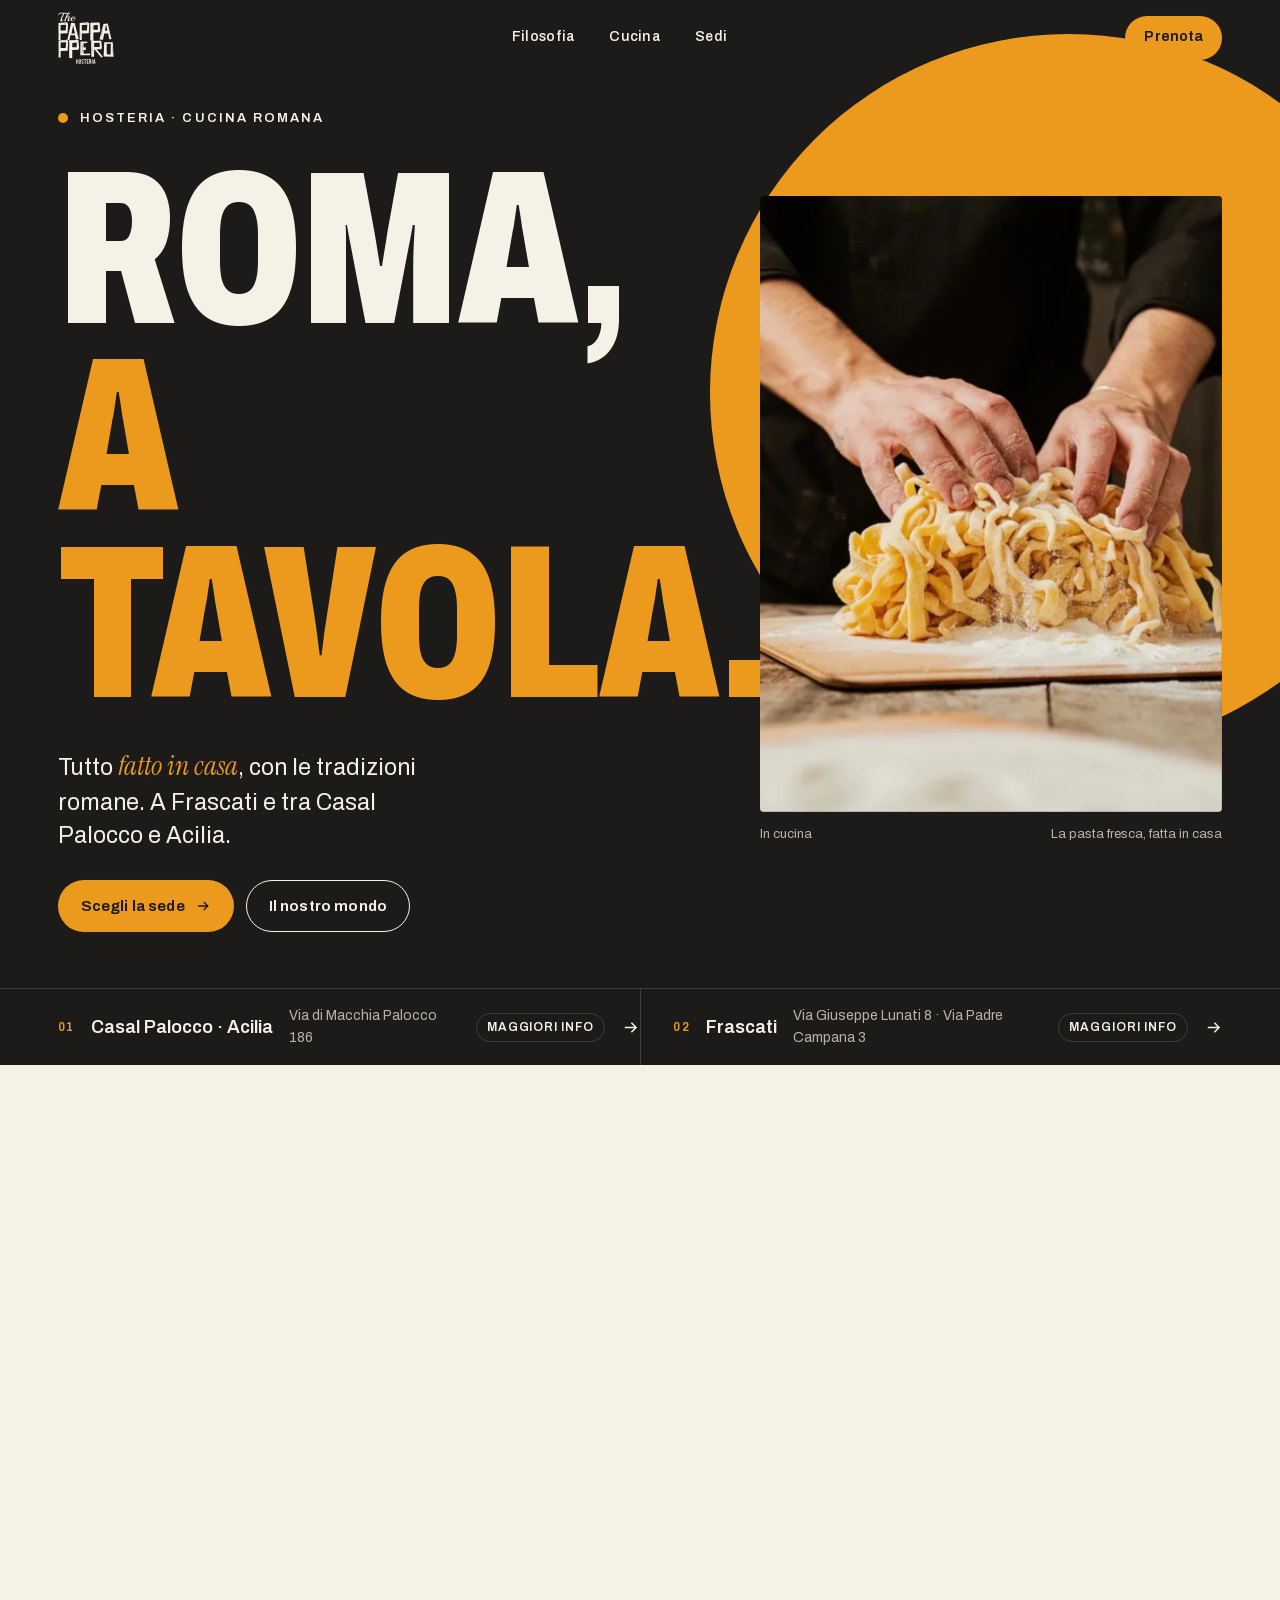
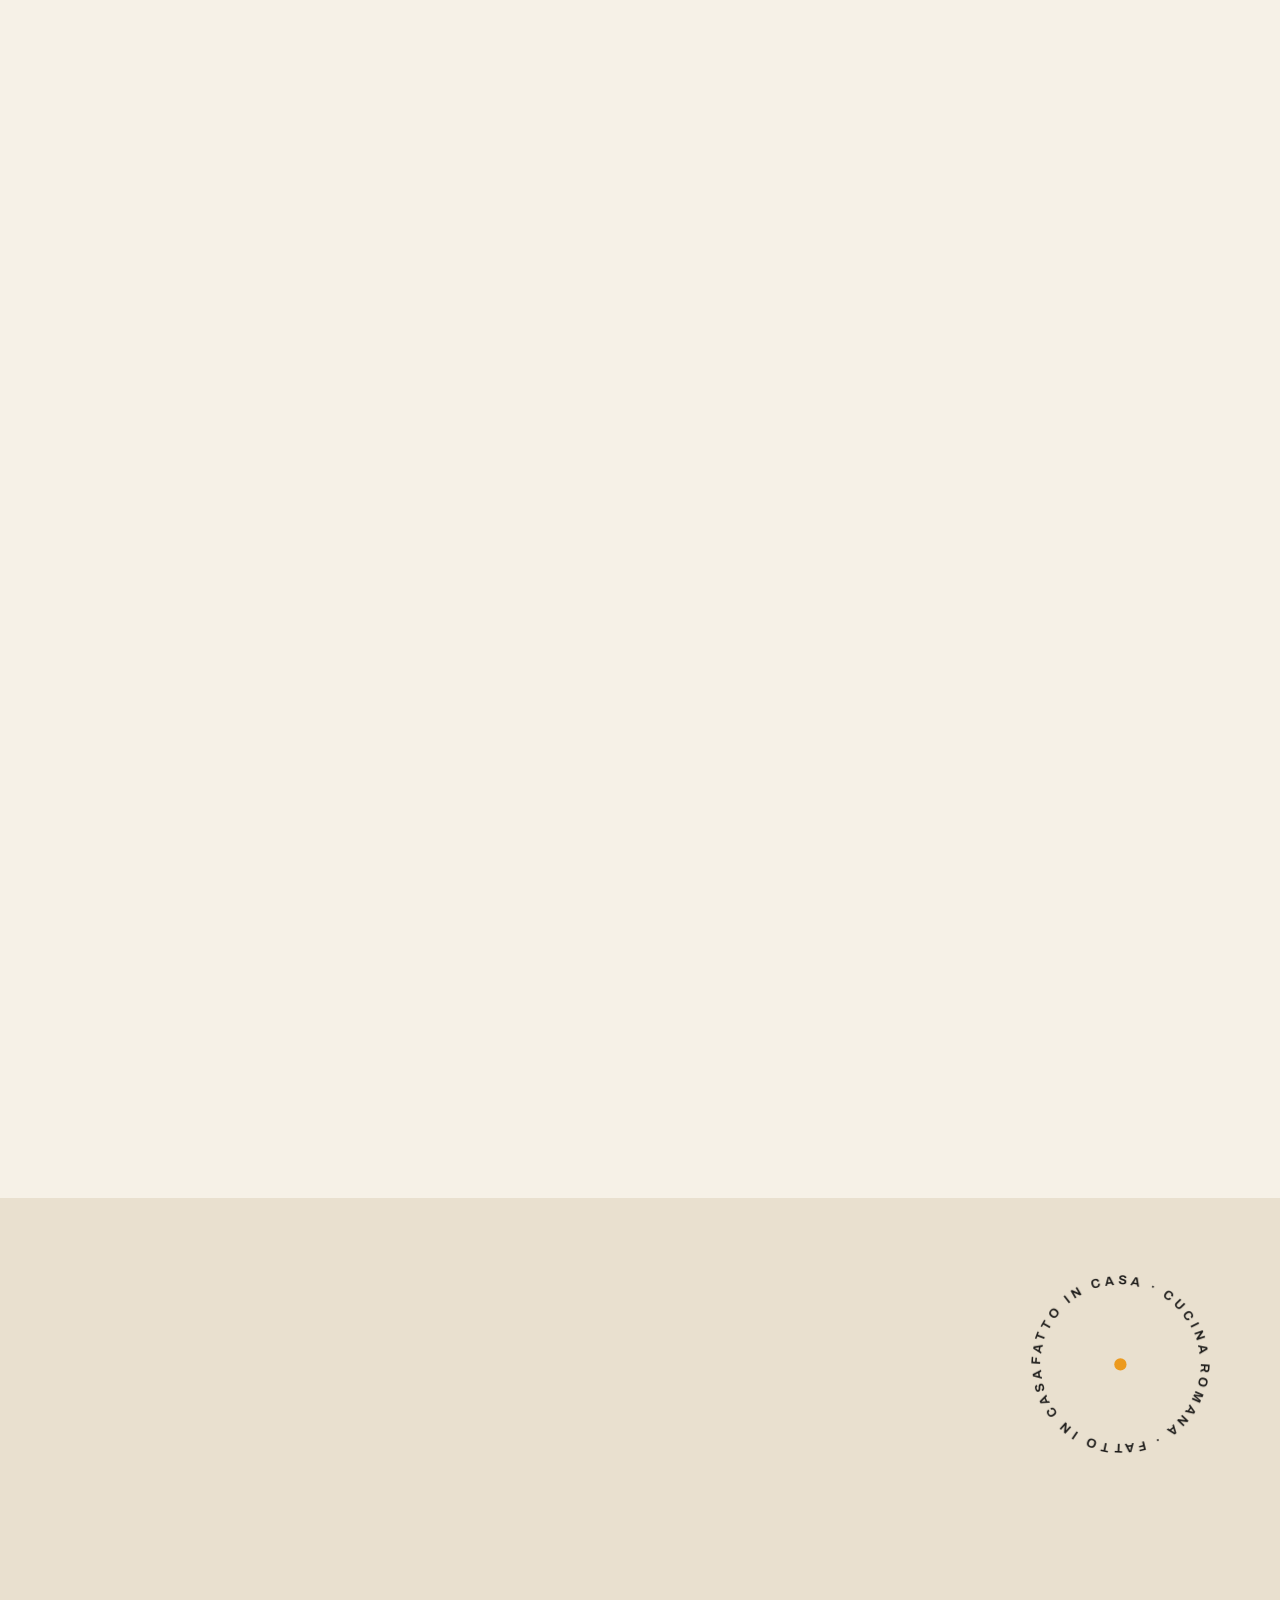
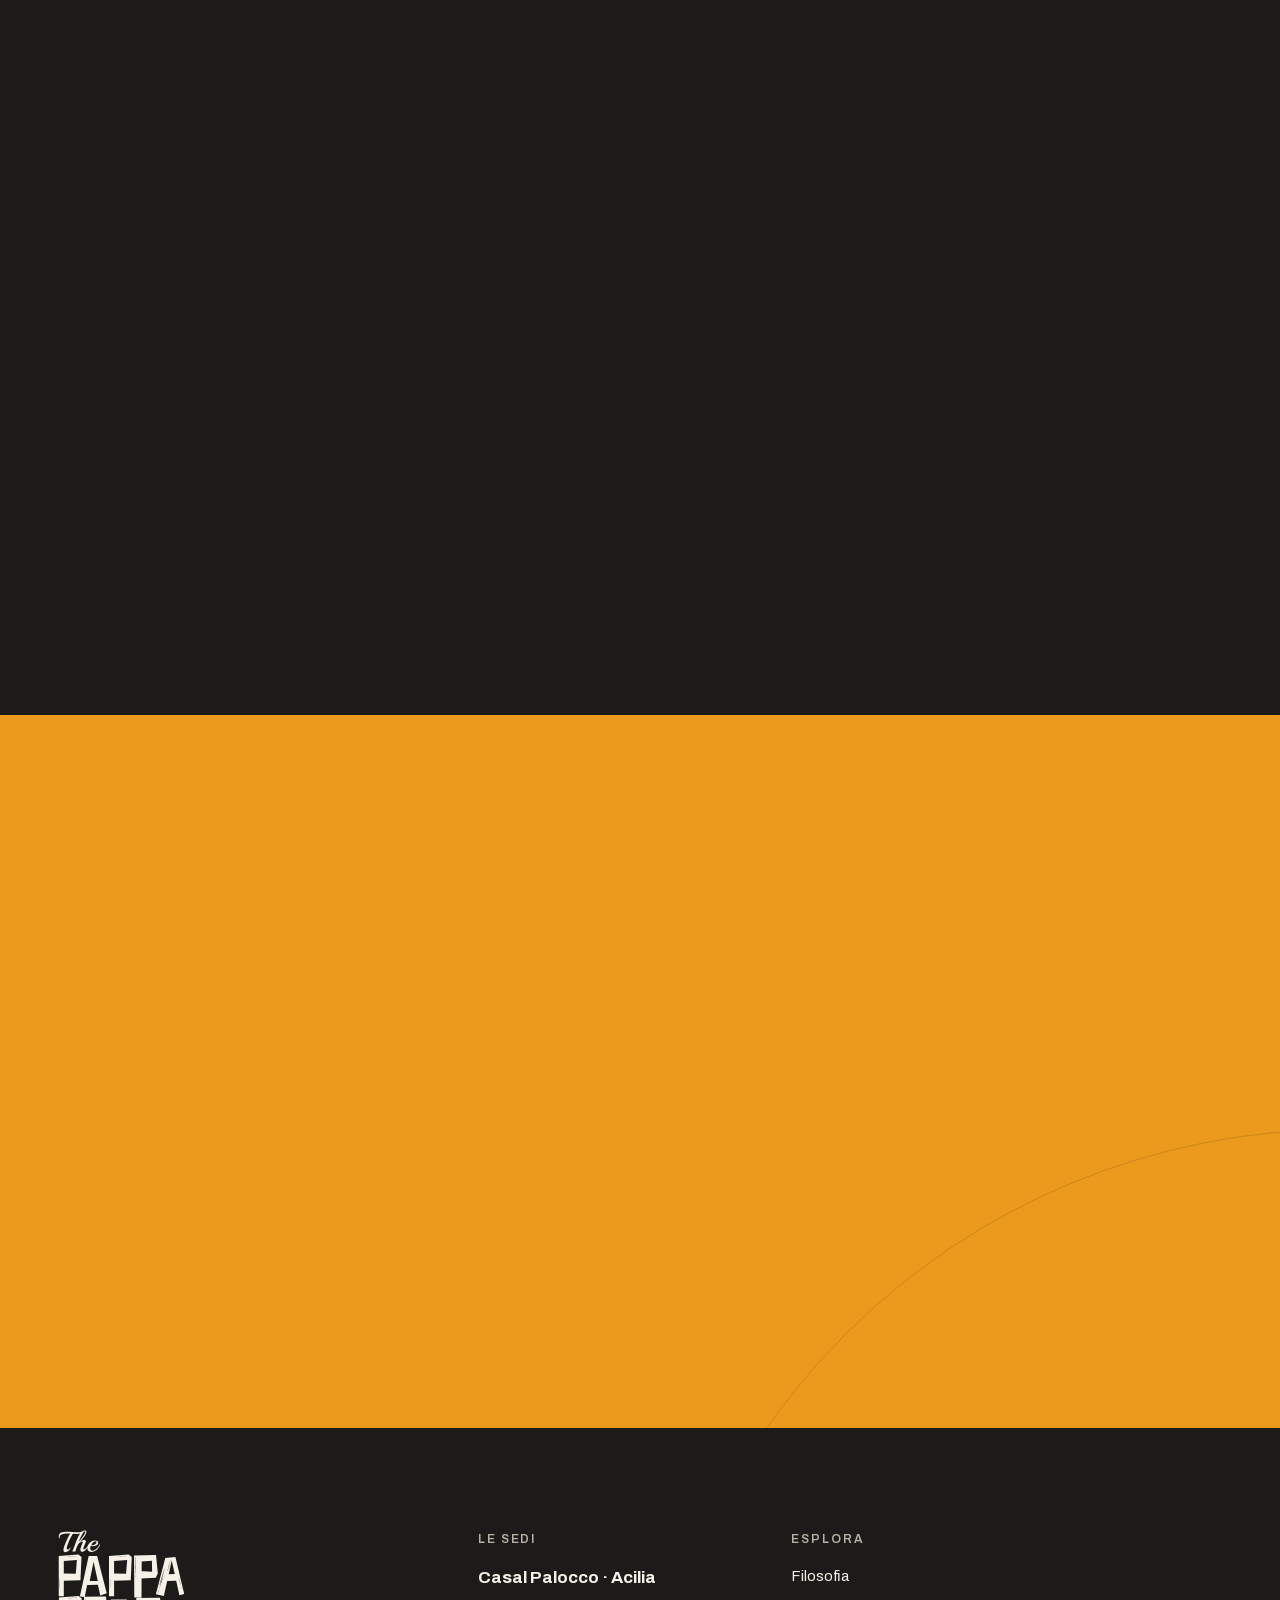
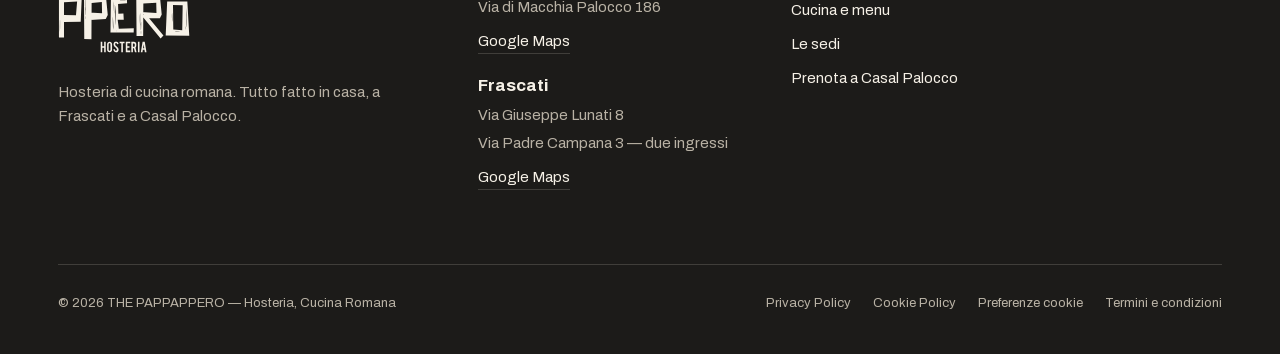
==== commit 0e65ae63: "Add files via upload" ====
--- a/site/index.html
+++ b/site/index.html
@@ -6,7 +6,7 @@
 <meta http-equiv="Content-Security-Policy" content="default-src 'self'; script-src 'self' https://www.googletagmanager.com; connect-src 'self' https://*.google-analytics.com https://*.analytics.google.com https://www.googletagmanager.com; img-src 'self' data: https://*.google-analytics.com https://www.googletagmanager.com; style-src 'self'; font-src 'self'; object-src 'none'; base-uri 'self'; form-action 'self'; manifest-src 'self'; upgrade-insecure-requests">
 <meta name="referrer" content="strict-origin-when-cross-origin">
 <title>THE PAPPAPPERO — Hosteria, cucina romana a Frascati e Casal Palocco</title>
-<meta name="description" content="Cucina romana, tutto fatto in casa. THE PAPPAPPERO ti aspetta a Frascati e tra Casal Palocco e Acilia. Scegli la sede e prenota un tavolo su WhatsApp.">
+<meta name="description" content="Cucina romana, tutto fatto in casa. THE PAPPAPPERO ti aspetta a Frascati e tra Casal Palocco e Acilia. A Frascati vieni senza prenotare, a Casal Palocco prenoti su WhatsApp.">
 <link rel="canonical" href="./">
 <meta name="robots" content="index, follow, max-image-preview:large">
 <meta name="theme-color" content="#1C1B19">
@@ -14,12 +14,12 @@
 <meta property="og:locale" content="it_IT">
 <meta property="og:site_name" content="THE PAPPAPPERO">
 <meta property="og:title" content="THE PAPPAPPERO — Hosteria, cucina romana a Frascati e Casal Palocco">
-<meta property="og:description" content="Cucina romana, tutto fatto in casa. THE PAPPAPPERO ti aspetta a Frascati e tra Casal Palocco e Acilia. Scegli la sede e prenota un tavolo su WhatsApp.">
+<meta property="og:description" content="Cucina romana, tutto fatto in casa. THE PAPPAPPERO ti aspetta a Frascati e tra Casal Palocco e Acilia. A Frascati vieni senza prenotare, a Casal Palocco prenoti su WhatsApp.">
 <meta property="og:url" content="https://www.dominio-da-definire.it/">
 <meta property="og:image" content="https://www.dominio-da-definire.it/assets/img/og-image.jpg">
 <meta property="og:image:width" content="1200">
 <meta property="og:image:height" content="630">
-<meta property="og:image:alt" content="Logo THE PAPPAPPERO Hosteria e la sala del locale">
+<meta property="og:image:alt" content="Rigatoni al guanciale e un calice di rosso sulla tavola di THE PAPPAPPERO">
 <meta name="twitter:card" content="summary_large_image">
 <link rel="icon" href="./favicon.svg" type="image/svg+xml">
 <link rel="icon" href="./assets/icons/icon-192.png" sizes="192x192" type="image/png">
@@ -36,31 +36,31 @@
 <p class="draft-flag">Modalità bozza · dati mancanti evidenziati</p>
 <header class="hdr">
   <div class="wrap hdr__in">
-    <a class="hdr__logo" href="./" aria-label="THE PAPPAPPERO — Home"><svg viewBox="323 477 2047 1910" role="img" aria-label="THE PAPPAPPERO Hosteria"><use href="#mark" fill="currentColor"></use></svg></a>
+    <a class="hdr__logo" href="./index.html" aria-label="THE PAPPAPPERO — Home"><svg viewBox="0 0 2047 1910" role="img" aria-label="THE PAPPAPPERO Hosteria"><use href="#mark" fill="currentColor"></use></svg></a>
     <nav class="nav" aria-label="Principale">
       <a href="#manifesto">Filosofia</a>
       <a href="#cucina">Cucina</a>
       <a href="#sedi">Sedi</a>
     </nav>
     <div class="hdr__act">
-      <button class="btn btn--primary btn--sm hdr__book" type="button" data-book>Prenota</button>
+      <button class="btn btn--primary btn--sm hdr__book" type="button" data-book="casal-palocco-acilia" aria-label="Prenota un tavolo a Casal Palocco">Prenota</button>
       <button class="burger" type="button" aria-label="Apri il menu" aria-expanded="false" aria-controls="menu" data-menu-toggle><span></span></button>
     </div>
   </div>
 </header>
 <div class="menu" id="menu" aria-label="Menu">
   <nav class="menu__main" aria-label="Menu mobile">
-    <a href="./">Home</a>
+    <a href="./index.html">Home</a>
     <a href="#manifesto">Filosofia</a>
     <a href="#cucina">Cucina</a>
     <a href="#sedi">Sedi</a>
   </nav>
   <div class="menu__sedi">
     <p class="label">Le sedi</p>
-    <a href="./frascati/"><span>01</span><span>Frascati</span><span class="ico"><svg viewBox="0 0 20 20" aria-hidden="true"><path d="M4 10h11M11 5l5 5-5 5" fill="none" stroke="currentColor" stroke-width="1.6"/></svg></span></a>
-    <a href="./casal-palocco-acilia/"><span>02</span><span>Casal Palocco · Acilia</span><span class="ico"><svg viewBox="0 0 20 20" aria-hidden="true"><path d="M4 10h11M11 5l5 5-5 5" fill="none" stroke="currentColor" stroke-width="1.6"/></svg></span></a>
-  </div>
-  <button class="btn btn--primary btn--wide" type="button" data-book><span>Prenota un tavolo</span><span class="ico"><svg viewBox="0 0 20 20" aria-hidden="true"><path d="M4 10h11M11 5l5 5-5 5" fill="none" stroke="currentColor" stroke-width="1.6"/></svg></span></button>
+    <a href="./casal-palocco-acilia/index.html"><span>01</span><span>Casal Palocco · Acilia</span><span class="ico"><svg viewBox="0 0 20 20" aria-hidden="true"><path d="M4 10h11M11 5l5 5-5 5" fill="none" stroke="currentColor" stroke-width="1.6"/></svg></span></a>
+    <a href="./frascati/index.html"><span>02</span><span>Frascati · senza prenotazione</span><span class="ico"><svg viewBox="0 0 20 20" aria-hidden="true"><path d="M4 10h11M11 5l5 5-5 5" fill="none" stroke="currentColor" stroke-width="1.6"/></svg></span></a>
+  </div>
+  <button class="btn btn--primary btn--wide" type="button" data-book="casal-palocco-acilia"><span>Prenota a Casal Palocco</span><span class="ico"><svg viewBox="0 0 20 20" aria-hidden="true"><path d="M4 10h11M11 5l5 5-5 5" fill="none" stroke="currentColor" stroke-width="1.6"/></svg></span></button>
 </div>
 <main id="contenuto">
 
@@ -78,15 +78,15 @@
     <div class="hero__media" data-drift>
       <div class="hero__disc" aria-hidden="true"></div>
       <figure class="hero__photo">
-        <img src="./assets/img/sala-1152.webp" width="1152" height="2048" alt="La sala di THE PAPPAPPERO: tavoli in legno chiaro, sedie impagliate, lampadine calde appese a corde e una parete color ocra" fetchpriority="high" decoding="async">
+        <img src="./assets/img/pasta-fresca-1152.webp" srcset="./assets/img/pasta-fresca-640.webp 640w, ./assets/img/pasta-fresca-1152.webp 1152w" sizes="(min-width: 960px) 470px, 82vw" width="1152" height="1418" alt="Mani infarinate che sistemano una matassa di pasta fresca all’uovo appena tagliata" fetchpriority="high" decoding="async">
       </figure>
-      <p class="hero__cap"><span>In sala</span><span>Luci calde, legno chiaro, sedie impagliate</span></p>
+      <p class="hero__cap"><span>In cucina</span><span>La pasta fresca, fatta in casa</span></p>
     </div>
   </div>
   <nav class="hero__strip" aria-label="Vai alla sede">
     <div class="wrap">
-      <a href="frascati/"><span class="n">01</span><span>Frascati</span><span class="a">Via Giuseppe Lunati 8 · Via Padre Campana 3</span><span class="ico"><svg viewBox="0 0 20 20" aria-hidden="true"><path d="M4 10h11M11 5l5 5-5 5" fill="none" stroke="currentColor" stroke-width="1.6"/></svg></span></a>
-      <a href="casal-palocco-acilia/"><span class="n">02</span><span>Casal Palocco · Acilia</span><span class="a">Via di Macchia Palocco 186</span><span class="ico"><svg viewBox="0 0 20 20" aria-hidden="true"><path d="M4 10h11M11 5l5 5-5 5" fill="none" stroke="currentColor" stroke-width="1.6"/></svg></span></a>
+      <a href="casal-palocco-acilia/index.html"><span class="n">01</span><span>Casal Palocco · Acilia</span><span class="a">Via di Macchia Palocco 186</span><span class="s">Maggiori info</span><span class="ico"><svg viewBox="0 0 20 20" aria-hidden="true"><path d="M4 10h11M11 5l5 5-5 5" fill="none" stroke="currentColor" stroke-width="1.6"/></svg></span></a>
+      <a href="frascati/index.html"><span class="n">02</span><span>Frascati</span><span class="a">Via Giuseppe Lunati 8 · Via Padre Campana 3</span><span class="s">Maggiori info</span><span class="ico"><svg viewBox="0 0 20 20" aria-hidden="true"><path d="M4 10h11M11 5l5 5-5 5" fill="none" stroke="currentColor" stroke-width="1.6"/></svg></span></a>
     </div>
   </nav>
 </section>
@@ -120,14 +120,14 @@
 <section class="casa" aria-label="Il locale">
   <div class="wrap casa__grid">
     <figure class="casa__fig casa__fig--a" data-reveal>
-      <img src="./assets/img/insegna-1000.webp" width="1000" height="1000" alt="L’insegna circolare arancione di THE PAPPAPPERO Hosteria su una parete scura" loading="lazy" decoding="async">
+      <img src="./assets/img/tavola-1152.webp" srcset="./assets/img/tavola-640.webp 640w, ./assets/img/tavola-1152.webp 1152w" sizes="(min-width: 1100px) 45vw, (min-width: 720px) 60vw, 100vw" width="1152" height="1444" alt="Una tavola apparecchiata con rigatoni al guanciale, un piatto di carne al sugo, pane fritto e un calice di rosso" loading="lazy" decoding="async">
     </figure>
     <figure class="casa__fig casa__fig--b" data-reveal>
-      <img src="./assets/img/dettaglio-p-1152.webp" width="1152" height="1440" alt="Un cesto in vimini e cuoio appoggiato su una grande lettera P rossa: un dettaglio d’arredo del locale" loading="lazy" decoding="async">
+      <img src="./assets/img/polpette-sugo-1152.webp" srcset="./assets/img/polpette-sugo-640.webp 640w, ./assets/img/polpette-sugo-1152.webp 1152w" sizes="(min-width: 1100px) 27vw, (min-width: 720px) 40vw, 100vw" width="1152" height="1435" alt="Polpette al sugo in una ciotola di coccio con basilico fresco, accanto a un calice di vino rosso" loading="lazy" decoding="async">
     </figure>
     <div class="casa__note" data-reveal>
       <p>Ti siedi, e smetti di guardare l’orologio.</p>
-      <p>Pareti scure, il nostro arancione, le luci basse. Il resto lo fa la cucina.</p>
+      <p>Un piatto di pasta, le polpette al sugo, un bicchiere di rosso. Il resto lo fa la cucina.</p>
     </div>
   </div>
 </section>
@@ -146,10 +146,10 @@
         <p class="lead">Ricette romane, preparate in casa. Niente effetti speciali: il sapore che ti aspetti, e tutto il tempo che serve per arrivarci.</p>
         <div class="menu-card">
           <h3>Il menu</h3>
-          <p>Il menu completo arriverà presto su queste pagine, sede per sede. Per sapere cosa c’è in tavola oggi, scrivici: è il modo più rapido.</p>
+          <p>Ogni sede ha il suo menu: una parte fissa, sempre in carta, e tanti piatti del giorno. Per conoscerli, chiedi al personale in sala.</p>
           <div class="row">
-            <button class="btn btn--dark" type="button" data-book><span>Prenota un tavolo</span><span class="ico"><svg viewBox="0 0 20 20" aria-hidden="true"><path d="M4 10h11M11 5l5 5-5 5" fill="none" stroke="currentColor" stroke-width="1.6"/></svg></span></button>
-            <a class="btn btn--line" href="#sedi"><span>Le sedi</span></a>
+            <a class="btn btn--dark" href="frascati/index.html#menu"><span>Menu Frascati</span><span class="ico"><svg viewBox="0 0 20 20" aria-hidden="true"><path d="M4 10h11M11 5l5 5-5 5" fill="none" stroke="currentColor" stroke-width="1.6"/></svg></span></a>
+            <a class="btn btn--line" href="casal-palocco-acilia/index.html#menu"><span>Menu Casal Palocco</span><span class="ico"><svg viewBox="0 0 20 20" aria-hidden="true"><path d="M4 10h11M11 5l5 5-5 5" fill="none" stroke="currentColor" stroke-width="1.6"/></svg></span></a>
           </div>
         </div>
       </div>
@@ -164,11 +164,11 @@
         <p class="eyebrow">Le sedi</p>
         <h2 id="sedi-title" class="display sedi__title">Scegli la tua tavola.</h2>
       </div>
-      <p class="sedi__intro">Frascati, ai Castelli Romani. Casal Palocco, tra Roma e il mare. Stessa cucina, stessa aria di casa.</p>
+      <p class="sedi__intro">Stessa cucina, stessa aria di casa, due modi di stare a tavola. A Frascati arrivi e ti siedi appena c’è posto. A Casal Palocco ti prenoti il tavolo con un messaggio.</p>
     </div>
     <div class="sedi__grid" data-sedi-cards>
-      <article class="sede"><p class="sede__num">01</p><h3 class="sede__name"><a href="frascati/">Frascati</a></h3><ul class="addr"><li><span class="addr__street">Via Giuseppe Lunati 8</span><span class="addr__city">00044 Frascati (RM)</span></li><li><span class="addr__street">Via Padre Campana 3</span><span class="addr__city">00044 Frascati (RM)</span><span class="addr__note">Due ingressi</span></li></ul><a class="sede__more link" href="frascati/">Scopri la sede</a></article>
-      <article class="sede"><p class="sede__num">02</p><h3 class="sede__name"><a href="casal-palocco-acilia/">Casal Palocco · Acilia</a></h3><ul class="addr"><li><span class="addr__street">Via di Macchia Palocco 186</span><span class="addr__city">00124 Roma (RM)</span></li></ul><a class="sede__more link" href="casal-palocco-acilia/">Scopri la sede</a></article>
+      <article class="sede"><p class="sede__num">01</p><h3 class="sede__name"><a href="casal-palocco-acilia/index.html">Casal Palocco · Acilia</a></h3><p class="svc"><span class="svc__dot" aria-hidden="true"></span>Su prenotazione · via WhatsApp</p><ul class="addr"><li><span class="addr__street">Via di Macchia Palocco 186</span><span class="addr__city">00124 Roma (RM)</span></li></ul><a class="sede__more link" href="casal-palocco-acilia/index.html">Scopri la sede</a></article>
+      <article class="sede"><p class="sede__num">02</p><h3 class="sede__name"><a href="frascati/index.html">Frascati</a></h3><p class="svc svc--walk"><span class="svc__dot" aria-hidden="true"></span>Ti aspettiamo senza prenotazioni · 7 su 7</p><ul class="addr"><li><span class="addr__street">Via Giuseppe Lunati 8</span><span class="addr__city">00044 Frascati (RM)</span></li><li><span class="addr__street">Via Padre Campana 3</span><span class="addr__city">00044 Frascati (RM)</span><span class="addr__note">Due ingressi</span></li></ul><a class="sede__more link" href="frascati/index.html">Scopri la sede</a></article>
     </div>
   </div>
 </section>
@@ -178,10 +178,10 @@
   <div class="wrap finale__grid">
     <h2 id="finale-title" class="display finale__title" data-reveal>Il tavolo è apparecchiato.</h2>
     <div class="finale__side" data-reveal>
-      <p>Scegli la sede e mandaci una richiesta su WhatsApp. Il tavolo te lo confermiamo noi.</p>
+      <p>A Casal Palocco mandaci un messaggio e il tavolo te lo confermiamo noi. A Frascati non serve: vieni e basta.</p>
       <div class="row">
-        <button class="btn btn--dark" type="button" data-book="frascati"><span>Prenota a Frascati</span><span class="ico"><svg viewBox="0 0 20 20" aria-hidden="true"><path d="M4 10h11M11 5l5 5-5 5" fill="none" stroke="currentColor" stroke-width="1.6"/></svg></span></button>
-        <button class="btn btn--line" type="button" data-book="casal-palocco-acilia"><span>Prenota a Casal Palocco</span><span class="ico"><svg viewBox="0 0 20 20" aria-hidden="true"><path d="M4 10h11M11 5l5 5-5 5" fill="none" stroke="currentColor" stroke-width="1.6"/></svg></span></button>
+        <button class="btn btn--dark" type="button" data-book="casal-palocco-acilia"><span>Prenota a Casal Palocco</span><span class="ico"><svg viewBox="0 0 20 20" aria-hidden="true"><path d="M4 10h11M11 5l5 5-5 5" fill="none" stroke="currentColor" stroke-width="1.6"/></svg></span></button>
+        <a class="btn btn--line" href="https://www.google.com/maps/dir/?api=1&amp;destination=Via%20Giuseppe%20Lunati%208%2C%2000044%20Frascati" data-visit="frascati" target="_blank" rel="noopener noreferrer"><span>Vieni a Frascati</span><span class="ico"><svg viewBox="0 0 20 20" aria-hidden="true"><path d="M7 5h8v8M15 5L5 15" fill="none" stroke="currentColor" stroke-width="1.6"/></svg></span></a>
       </div>
     </div>
   </div>
@@ -192,15 +192,15 @@
   <div class="wrap">
     <div class="ftr__top">
       <div class="ftr__brand">
-        <a href="./" aria-label="THE PAPPAPPERO — Home"><svg viewBox="323 477 2047 1910" role="img" aria-label="THE PAPPAPPERO Hosteria"><use href="#mark" fill="currentColor"></use></svg></a>
+        <a href="./index.html" aria-label="THE PAPPAPPERO — Home"><svg viewBox="0 0 2047 1910" role="img" aria-label="THE PAPPAPPERO Hosteria"><use href="#mark" fill="currentColor"></use></svg></a>
         <p>Hosteria di cucina romana. Tutto fatto in casa, a Frascati e a Casal Palocco.</p>
       </div>
       <div class="ftr__cols">
         <div class="ftr__col">
           <h2>Le sedi</h2>
           <div data-footer-sedi>
-            <div class="fsede"><a class="fsede__name" href="./frascati/">Frascati</a><p>Via Giuseppe Lunati 8</p><p>Via Padre Campana 3</p></div>
-            <div class="fsede"><a class="fsede__name" href="./casal-palocco-acilia/">Casal Palocco · Acilia</a><p>Via di Macchia Palocco 186</p></div>
+            <div class="fsede"><a class="fsede__name" href="./casal-palocco-acilia/index.html">Casal Palocco · Acilia</a><p>Via di Macchia Palocco 186</p></div>
+            <div class="fsede"><a class="fsede__name" href="./frascati/index.html">Frascati</a><p>Via Giuseppe Lunati 8</p><p>Via Padre Campana 3</p></div>
           </div>
         </div>
         <div class="ftr__col">
@@ -209,7 +209,7 @@
             <li><a href="#manifesto">Filosofia</a></li>
             <li><a href="#cucina">Cucina e menu</a></li>
             <li><a href="#sedi">Le sedi</a></li>
-            <li><a href="#" data-book>Prenota un tavolo</a></li>
+            <li><a href="#" data-book="casal-palocco-acilia">Prenota a Casal Palocco</a></li>
           </ul>
         </div>
         <div class="ftr__col" data-footer-social-wrap>
@@ -224,10 +224,10 @@
         <p data-owner-line></p>
       </div>
       <nav class="ftr__legal" aria-label="Informazioni legali">
-        <a href="./privacy/">Privacy Policy</a>
-        <a href="./cookie/">Cookie Policy</a>
+        <a href="./privacy/index.html">Privacy Policy</a>
+        <a href="./cookie/index.html">Cookie Policy</a>
         <button type="button" data-consent-open>Preferenze cookie</button>
-        <a href="./termini/">Termini e condizioni</a>
+        <a href="./termini/index.html">Termini e condizioni</a>
       </nav>
     </div>
   </div>
--- a/site/assets/css/style.css
+++ b/site/assets/css/style.css
@@ -62,7 +62,7 @@
 /* ---------- tipografia ---------- */
 .display {
   font-family: var(--f-display); font-stretch: 68%; font-weight: 850; text-transform: uppercase;
-  line-height: .86; letter-spacing: -.005em; text-wrap: balance;
+  line-height: .86; letter-spacing: -.005em; text-wrap: balance; overflow-wrap: break-word; hyphens: manual;
 }
 .serif { font-family: var(--f-serif); font-style: italic; font-weight: 400; letter-spacing: -.01em; }
 .eyebrow {
@@ -149,7 +149,7 @@
 .menu.is-open { opacity: 1; visibility: visible; transition: opacity .3s var(--ease); }
 .menu__main { display: flex; flex-direction: column; }
 .menu__main a {
-  font-family: var(--f-display); font-stretch: 68%; font-weight: 850; text-transform: uppercase; font-size: clamp(44px, 13vw, 72px); line-height: 1;
+  font-family: var(--f-display); font-stretch: 68%; font-weight: 850; text-transform: uppercase; font-size: clamp(36px, 11vw, 72px); line-height: 1;
   text-decoration: none; padding: 8px 0; border-bottom: 1px solid var(--rule-dark);
   transform: translateY(12px); opacity: 0; transition: transform .45s var(--ease), opacity .45s var(--ease), color .2s;
 }
@@ -178,7 +178,7 @@
 .hero { position: relative; min-height: 100svh; padding-top: calc(var(--hdr) + 32px); overflow: hidden; display: flex; flex-direction: column; }
 .hero__grid { flex: 1; display: grid; gap: 40px; align-items: end; padding-bottom: 40px; }
 .hero__copy { position: relative; z-index: 2; display: grid; gap: 28px; align-content: end; }
-.hero__title { font-size: clamp(72px, 15.5vw, 236px); }
+.hero__title { font-size: clamp(56px, 17vw, 236px); }
 .hero__title span { display: block; }
 .hero__title .o { color: var(--arancio); }
 .hero__sub { font-size: clamp(18px, 1.3vw + 12px, 23px); line-height: 1.45; max-width: 30ch; color: var(--on-dark); }
@@ -220,7 +220,7 @@
 /* ---------- manifesto ---------- */
 .manifesto { padding-block: var(--sec); }
 .manifesto__head { display: grid; gap: 28px; margin-bottom: clamp(64px, 9vw, 128px); }
-.manifesto__quote { font-family: var(--f-serif); font-size: clamp(40px, 5.6vw, 92px); line-height: 1.02; letter-spacing: -.02em; max-width: 17ch; text-wrap: balance; }
+.manifesto__quote { font-family: var(--f-serif); font-size: clamp(34px, 9vw, 92px); line-height: 1.02; letter-spacing: -.02em; max-width: 17ch; text-wrap: balance; }
 .manifesto__quote em { font-style: italic; }
 .manifesto__quote .hl { font-style: italic; background: linear-gradient(transparent 62%, rgba(236, 154, 30, .55) 62%, rgba(236, 154, 30, .55) 92%, transparent 92%); padding-inline: .04em; }
 .principles { display: grid; gap: 0; border-top: 1px solid var(--rule-light); }
@@ -260,7 +260,7 @@
 /* ---------- cucina ---------- */
 .cucina { position: relative; padding-block: var(--sec); background: var(--sabbia); overflow: hidden; }
 .cucina__grid { position: relative; display: grid; gap: 56px; }
-.cucina__title { font-size: clamp(56px, 9vw, 152px); }
+.cucina__title { font-size: clamp(42px, 11vw, 152px); }
 .cucina__title .serif { display: block; text-transform: none; font-stretch: 100%; font-weight: 400; letter-spacing: -.02em; line-height: 1; margin-top: .12em; font-size: .62em; color: var(--ink); }
 .cucina__body { display: grid; gap: 28px; align-content: start; }
 .cucina__body .lead { color: var(--ink); }
@@ -281,7 +281,7 @@
 /* ---------- sedi ---------- */
 .sedi { padding-block: var(--sec); }
 .sedi__head { display: grid; gap: 24px; margin-bottom: clamp(48px, 7vw, 96px); }
-.sedi__title { font-size: clamp(56px, 9vw, 148px); }
+.sedi__title { font-size: clamp(44px, 12vw, 148px); }
 .sedi__intro { color: var(--on-dark-2); max-width: 40ch; }
 @media (min-width: 960px) { .sedi__head { grid-template-columns: minmax(0, 8fr) minmax(0, 4fr); align-items: end; } }
 .sedi__grid { display: grid; gap: 16px; }
@@ -294,10 +294,20 @@
 .sede__disc { position: absolute; z-index: -1; width: 220px; aspect-ratio: 1; border-radius: 50%; background: var(--arancio); right: -80px; top: -80px; transition: transform .8s var(--ease); }
 .sede:hover .sede__disc { transform: scale(1.18); }
 .sede__num { font-family: var(--f-display); font-stretch: 68%; font-weight: 850; font-size: 20px; color: var(--carbone); position: absolute; right: 30px; top: 22px; }
-.sede__name { font-family: var(--f-display); font-stretch: 68%; font-weight: 850; text-transform: uppercase; font-size: clamp(52px, 6.2vw, 96px); line-height: .88; max-width: 8ch; margin-top: 32px; }
+.sede__name { font-family: var(--f-display); font-stretch: 68%; font-weight: 850; text-transform: uppercase; font-size: clamp(40px, 12vw, 96px); line-height: .88; max-width: 10ch; margin-top: 32px; }
 .sede__name a { text-decoration: none; }
 .sede__name a:hover { color: var(--arancio); }
 .sede__region { color: var(--on-dark-2); font-size: 14px; letter-spacing: .14em; text-transform: uppercase; font-weight: 600; margin-top: -8px; }
+.sede__note { color: var(--on-dark-2); max-width: 40ch; margin-top: -6px; }
+.svc { display: inline-flex; align-items: center; gap: 10px; align-self: flex-start; font-size: 13px; font-weight: 650; letter-spacing: .04em; padding: 7px 14px 7px 12px; border-radius: 999px; border: 1.5px solid currentColor; }
+.svc__dot { width: 8px; height: 8px; border-radius: 50%; background: var(--arancio); }
+.svc--walk .svc__dot { background: transparent; border: 1.5px solid var(--arancio); }
+.panel__svc { padding-bottom: 24px; border-bottom: 1px solid var(--rule-light); }
+.panel__svc p:last-child { font-size: 16px; line-height: 1.5; }
+.book__walk { margin-top: 4px; }
+.book__walk a { color: var(--ink); font-weight: 600; }
+.hero__strip a .s { font-size: 12px; font-weight: 600; letter-spacing: .08em; text-transform: uppercase; color: var(--on-dark); border: 1px solid var(--rule-dark); padding: 4px 10px; border-radius: 999px; white-space: nowrap; }
+@media (max-width: 520px) { .hero__strip a .a { display: none; } .hero__strip a .s { margin-left: auto; } }
 .sede__photo { border-radius: var(--r); aspect-ratio: 16 / 9; object-fit: cover; width: 100%; }
 .sede .addr { padding-top: 20px; border-top: 1px solid var(--rule-dark); }
 .sede .actions { margin-top: auto; padding-top: 8px; }
@@ -334,7 +344,7 @@
 
 /* ---------- invito finale ---------- */
 .finale { background: var(--arancio); color: var(--carbone); padding-block: var(--sec); position: relative; overflow: hidden; }
-.finale__title { font-size: clamp(64px, 12vw, 200px); max-width: 11ch; }
+.finale__title { font-size: clamp(36px, 11.5vw, 200px); max-width: 11ch; }
 .finale__grid { display: grid; gap: 40px; }
 .finale__side { display: grid; gap: 24px; align-content: end; }
 .finale__side p { font-size: clamp(18px, 1.2vw + 12px, 22px); max-width: 30ch; line-height: 1.45; }
@@ -375,7 +385,7 @@
 .crumbs li + li::before { content: '/'; margin-right: 8px; opacity: .5; }
 .shero__grid { display: grid; gap: 48px; position: relative; z-index: 1; margin-top: clamp(24px, 4vw, 56px); }
 .shero__kicker { display: flex; gap: 14px; align-items: center; margin-bottom: 20px; }
-.shero__title { font-size: clamp(72px, 13vw, 210px); }
+.shero__title { font-size: clamp(52px, 15vw, 210px); }
 .shero__title small { display: block; font-size: .3em; line-height: 1.1; color: var(--arancio); letter-spacing: .01em; margin-bottom: .2em; }
 .shero__intro { margin-top: 32px; display: grid; gap: 18px; max-width: 46ch; color: var(--on-dark); }
 .shero__intro p:first-child { font-family: var(--f-serif); font-size: clamp(26px, 2.4vw, 36px); line-height: 1.15; letter-spacing: -.01em; }
@@ -393,7 +403,7 @@
 .ssec { padding-block: clamp(72px, 10vw, 140px); }
 .ssec + .ssec { padding-top: 0; }
 .ssec__grid { display: grid; gap: 32px; }
-.ssec__title { font-size: clamp(44px, 6vw, 88px); }
+.ssec__title { font-size: clamp(38px, 10vw, 88px); }
 .ssec__body { display: grid; gap: 24px; align-content: start; }
 .ssec__body > p { color: var(--ink-2); max-width: 52ch; }
 @media (min-width: 960px) { .ssec__grid { grid-template-columns: minmax(0, 5fr) minmax(0, 7fr); gap: 64px; } }
@@ -405,17 +415,28 @@
 .route__note { grid-column: 1; font-size: 14px; color: #9A5A00; font-weight: 600; }
 .route:hover .route__note { color: var(--arancio); }
 .route .ico { grid-column: 2; grid-row: 1 / span 3; width: 22px; height: 22px; }
+.carta { display: grid; gap: 36px; }
+.carta__sec { display: grid; gap: 14px; border-top: 1px solid var(--ink); padding-top: 18px; }
+.carta__t { font-family: var(--f-display); font-stretch: 68%; font-weight: 850; font-size: 26px; text-transform: uppercase; line-height: 1; }
+.carta__list { list-style: none; margin: 0; padding: 0; display: grid; }
+.carta__item { display: grid; grid-template-columns: minmax(0, 1fr) auto; gap: 4px 16px; padding-block: 12px; border-bottom: 1px solid var(--rule-light); }
+.carta__name { font-family: var(--f-serif); font-size: 22px; line-height: 1.2; }
+.carta__price { font-variant-numeric: tabular-nums; font-weight: 600; white-space: nowrap; }
+.carta__desc { grid-column: 1 / -1; color: var(--ink-2); font-size: 15px; max-width: 52ch; }
+.oggi { background: var(--arancio); color: var(--carbone); border-radius: var(--r); padding: clamp(22px, 3vw, 32px); display: grid; gap: 10px; }
+.oggi__k { font-size: 12px; font-weight: 700; letter-spacing: .14em; text-transform: uppercase; }
+.oggi__t { font-family: var(--f-serif); font-size: clamp(24px, 2.4vw, 32px); line-height: 1.15; letter-spacing: -.01em; text-wrap: pretty; max-width: 26ch; }
 .photos { display: grid; gap: 12px; grid-template-columns: repeat(auto-fill, minmax(260px, 1fr)); }
 .photos img { width: 100%; aspect-ratio: 4 / 5; object-fit: cover; border-radius: var(--r); }
 .other { display: flex; flex-wrap: wrap; align-items: center; justify-content: space-between; gap: 24px; padding-block: 48px; border-top: 1px solid var(--rule-light); }
-.other a.big { font-family: var(--f-display); font-stretch: 68%; font-weight: 850; text-transform: uppercase; font-size: clamp(40px, 6vw, 80px); line-height: .9; text-decoration: none; display: inline-flex; align-items: center; gap: 16px; }
+.other a.big { font-family: var(--f-display); font-stretch: 68%; font-weight: 850; text-transform: uppercase; font-size: clamp(34px, 9vw, 80px); overflow-wrap: break-word; min-width: 0; line-height: .9; text-decoration: none; display: inline-flex; align-items: center; gap: 16px; }
 .other a.big .ico { width: .6em; height: .6em; }
 .other a.big:hover .ico { transform: translateX(8px); }
 
 /* ---------- pagine legali ---------- */
 .legal { padding-top: calc(var(--hdr) + 64px); padding-bottom: var(--sec); }
 .legal__head { display: grid; gap: 20px; margin-bottom: 56px; }
-.legal__title { font-size: clamp(56px, 8vw, 120px); }
+.legal__title { font-size: clamp(40px, 11vw, 120px); }
 .legal__meta { color: var(--ink-2); font-size: 14px; }
 .legal__body { max-width: 72ch; display: grid; gap: 16px; }
 .legal__body h2 { font-family: var(--f-display); font-stretch: 75%; font-weight: 800; text-transform: uppercase; font-size: 26px; line-height: 1.05; margin-top: 32px; }
@@ -536,3 +557,15 @@
   .hdr, .thumbbar, .menu, .cbar, .hero__disc, .stamp, .finale__ring { display: none !important; }
   body { background: #fff; padding: 0; }
 }
+
+/* mobile: niente testi fuori schermo */
+@media (max-width: 520px) {
+  .btn { white-space: normal; text-align: left; line-height: 1.2; padding-block: 10px; }
+  .hero__cta .btn { flex: 1 1 auto; }
+  .addr__street, .route__v { overflow-wrap: anywhere; }
+  .sede { padding: 24px 20px; }
+  .sede__num { right: 22px; top: 18px; }
+  .principle { grid-template-columns: 44px 1fr; }
+  .crumbs { font-size: 12px; }
+  .cbar__act, .consent__act { grid-template-columns: 1fr; }
+}
